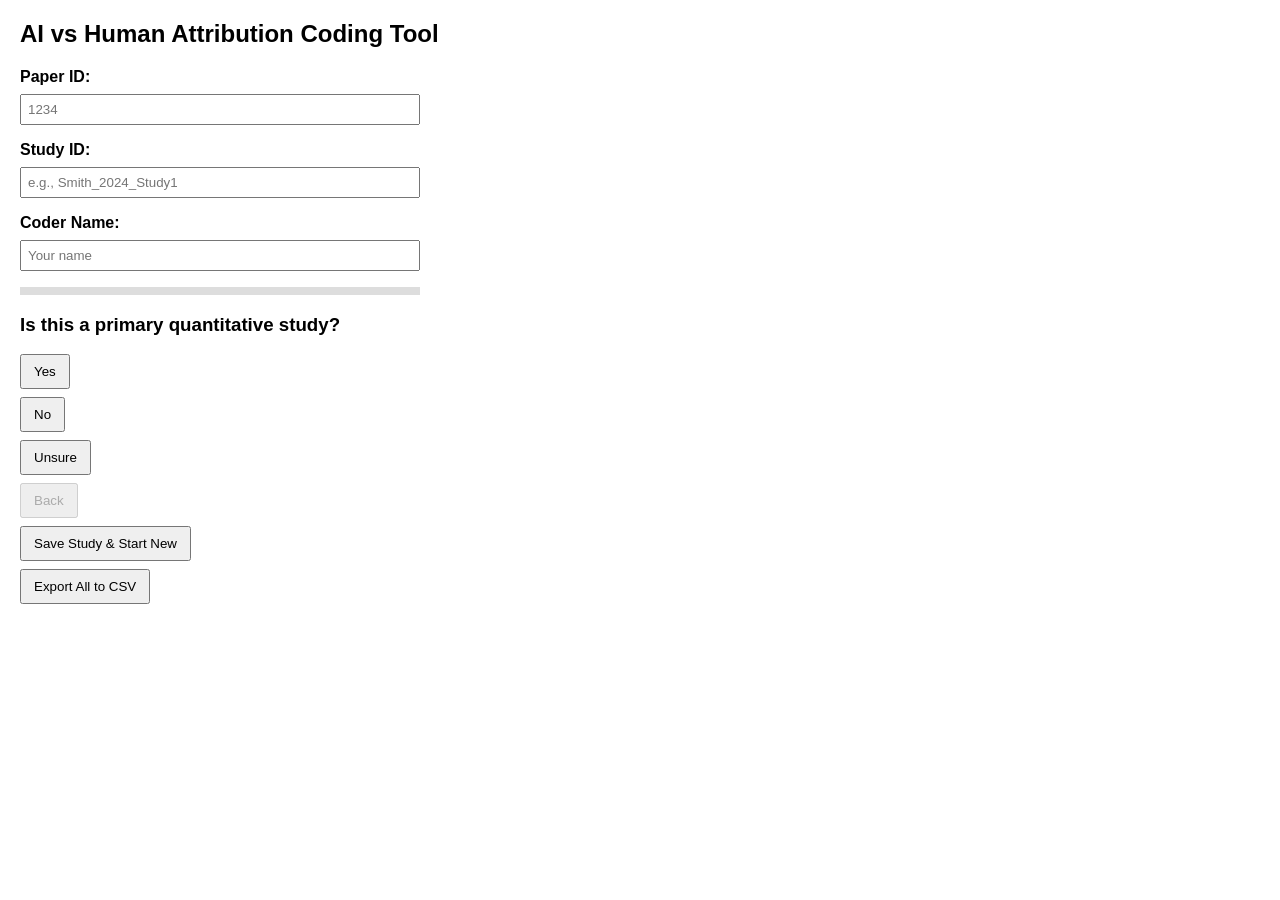
==== index.html @ 7b0a28aa "Update index.html" ====
<!DOCTYPE html>
      <html lang="en">
      <head>
        <meta charset="UTF-8">
        <meta name="viewport" content="width=device-width, initial-scale=1.0">
        <title>AI vs Human Attribution Coding Tool</title>
        <style>
          body {
            font-family: Arial, sans-serif;
            margin: 20px;
          }

          button {
            display: block;
            margin: 8px 0;
            padding: 8px 12px;
          }

          input[type="text"] {
            display: block;
            margin: 8px 0 16px 0;
            padding: 6px;
            width: 100%;
            max-width: 400px;
            box-sizing: border-box;
          }

          .progress-bar {
            width: 100%;
            max-width: 400px;
            height: 8px;
            background: #ddd;
            margin: 12px 0;
          }

          .progress {
            height: 8px;
            background: #666;
            width: 0%;
          }

          .summary {
            margin-top: 16px;
            white-space: pre-line;
            font-family: monospace;
          }

          .helper-text {
            margin-bottom: 10px;
          }
        </style>
      </head>
      <body>
        <h2>AI vs Human Attribution Coding Tool</h2>

        <label><strong>Paper ID:</strong></label>
        <input type="text" id="paperID" placeholder="1234">

        <label><strong>Study ID:</strong></label>
        <input type="text" id="studyID" placeholder="e.g., Smith_2024_Study1">

        <label><strong>Coder Name:</strong></label>
        <input type="text" id="coderName" placeholder="Your name">

        <div class="progress-bar">
          <div class="progress" id="progress"></div>
</div>

        <h3 id="questionText"></h3>
        <div id="helperText" class="helper-text"></div>
        <div id="options"></div>

        <button onclick="goBack()" id="backButton">Back</button>
        <button onclick="nextStudy()">Save Study &amp; Start New</button>
        <button onclick="exportCSV()">Export All to CSV</button>

        <div id="summaryArea"></div>

        <script>
          const YES_NO_UNSURE = ["Yes", "No", "Unsure"];

          const questions = [
            { key: "primary_quantitative", text: "Is this a primary quantitative study?", options: YES_NO_UNSURE },
            { key: "experimental", text: "Is this an experimental study?", options: YES_NO_UNSURE },
            { key: "design_type", text: "If experimental, what design?", options: ["Within", "Between", "Not Applicable"], showIf: (data) => data.experimental === "Yes" },
            { key: "failure_present", text: "Is there a failure or negative consequence depicted?", options: YES_NO_UNSURE },
            { key: "ai_human_comparison_possible", text: "Does the scenario involve potential AI vs Human comparison as contributing to failure or negative consequence?", options: YES_NO_UNSURE },
            {
              key: "error_type",
              text: "Error type:",
              options: ["Only_Humans", "Only_AI", "Both", "Different_Consequences", "Not_Applicable"],
              showIf: (data) => data.ai_human_comparison_possible === "Yes"
            },
            { key: "attribution_measure", text: "Is there an attribution outcome measure?", options: YES_NO_UNSURE },
            { key: "DV_name", text: "Enter DV name exactly as written:", type: "text", showIf: (data) => data.attribution_measure === "Yes" },
            { key: "ai_human_measures", text: "Are there measures directly comparing AI vs Human?", options: YES_NO_UNSURE, showIf: (data) => data.ai_human_comparison_possible === "Yes" }
          ];

          let current = 0;
          let currentData = {};
          let questionHistory = [];
          let dataset = JSON.parse(localStorage.getItem("aiCodingDataset")) || [];

          function getNextEligibleIndex(startIndex) {
            let idx = startIndex;
            while (idx < questions.length) {
              const q = questions[idx];
              if (!q.showIf || q.showIf(currentData)) {
                return idx;
              }
              idx++;
            }
            return idx;
          }

          function goToNextQuestion() {
            questionHistory.push(current);
            current = getNextEligibleIndex(current + 1);
            if (current < questions.length) {
              renderQuestion();
            } else {
              showSummary();
            }
          }

          function goBack() {
            if (questionHistory.length === 0) {
              return;
            }

            current = questionHistory.pop();
            renderQuestion();
          }

          function renderQuestion() {
            current = getNextEligibleIndex(current);

            if (current >= questions.length) {
              showSummary();
              return;
            }

            const q = questions[current];
            document.getElementById("questionText").innerText = q.text;
            document.getElementById("helperText").innerText = "";
            const optionsDiv = document.getElementById("options");
            const summaryArea = document.getElementById("summaryArea");
            optionsDiv.innerHTML = "";
            summaryArea.innerHTML = "";

            updateProgress();
            document.getElementById("backButton").disabled = questionHistory.length === 0;

            if (q.type === "text") {
              document.getElementById("helperText").innerText = "Enter the response, then click Continue.";

              const input = document.createElement("input");
              input.type = "text";
              input.value = currentData[q.key] || "";
              input.placeholder = "Type here";

              const saveBtn = document.createElement("button");
              saveBtn.innerText = "Continue";
              saveBtn.onclick = () => {
                currentData[q.key] = input.value.trim();
                goToNextQuestion();
              };

              optionsDiv.appendChild(input);
              optionsDiv.appendChild(saveBtn);
              return;
            }

            q.options.forEach(opt => {
              const btn = document.createElement("button");
              btn.innerText = opt;
              btn.onclick = () => {
                currentData[q.key] = opt;

                // Skip dependent follow-up item(s) when they do not apply.
                if (q.key === "experimental" && opt !== "Yes") {
                  delete currentData.design_type;
                }
                if (q.key === "attribution_measure" && opt !== "Yes") {
                  delete currentData.DV_name;
                }
                if (q.key === "ai_human_comparison_possible" && opt !== "Yes") {
                  delete currentData.error_type;
                  delete currentData.ai_human_measures;
                }

                // Selecting "No" on any Yes/No-style question jumps straight
                // to the final review step, where the coder can click
                // "Save Study & Start New".
                const hasYes = Array.isArray(q.options) && q.options.includes("Yes");
                const hasNo = Array.isArray(q.options) && q.options.includes("No");
                if (hasYes && hasNo && opt === "No") {
                  questionHistory.push(current);
                  showSummary();
                  return;
                }

                goToNextQuestion();
              };
              optionsDiv.appendChild(btn);
            });
          }

          function updateProgress() {
            const visibleQuestions = questions.filter(q => !q.showIf || q.showIf(currentData));
            const answeredVisible = visibleQuestions.filter(q => currentData[q.key] !== undefined && currentData[q.key] !== "").length;
            const percent = visibleQuestions.length ? (answeredVisible / visibleQuestions.length) * 100 : 0;
            document.getElementById("progress").style.width = percent + "%";
          }

          function showSummary() {
            updateProgress();
            document.getElementById("questionText").innerText = "Review Current Study Entry";
            document.getElementById("helperText").innerText = "You can click Save Study & Start New to save this study, or export the accumulated dataset.";
            document.getElementById("options").innerHTML = "";
            document.getElementById("summaryArea").innerHTML = "<div class='summary'>" + JSON.stringify(currentData, null, 2) + "</div>";
            document.getElementById("backButton").disabled = questionHistory.length === 0;
          }

          function saveCurrentStudy(autoStartNew = false) {
            const paperID = document.getElementById("paperID").value.trim();
            const studyID = document.getElementById("studyID").value.trim();
            const coderName = document.getElementById("coderName").value.trim();

            if (!paperID || !studyID || !coderName) {
              alert("Please enter Paper ID, Study ID, and Coder Name before the questionnaire can end and save.");
              return false;
            }

            if (Object.keys(currentData).length === 0) {
              alert("Please complete at least one question before saving.");
              return false;
            }

            currentData.paper_id = paperID;
            currentData.study_id = studyID;
            currentData.coder = coderName;
            currentData.timestamp = new Date().toISOString();

            dataset.push({ ...currentData });
            localStorage.setItem("aiCodingDataset", JSON.stringify(dataset));

            if (autoStartNew) {
              currentData = {};
              questionHistory = [];
              current = 0;
              document.getElementById("summaryArea").innerHTML = "";
              renderQuestion();
            } else {
              document.getElementById("questionText").innerText = "Study saved";
              document.getElementById("helperText").innerText = "This study has been saved. Click 'Save Study & Start New' to begin the next study, or export the dataset.";
              document.getElementById("options").innerHTML = "";
              document.getElementById("summaryArea").innerHTML = "<div class='summary'>" + JSON.stringify(currentData, null, 2) + "</div>";
              currentData = {};
              questionHistory = [];
              current = 0;
              document.getElementById("backButton").disabled = true;
            }

            return true;
          }

          function nextStudy() {
            saveCurrentStudy(true);
          }

          function exportCSV() {
            dataset = JSON.parse(localStorage.getItem("aiCodingDataset")) || [];

            if (dataset.length === 0) {
              alert("No data to export.");
              return;
            }

            const headers = [...new Set(dataset.flatMap(row => Object.keys(row)))];
            let csv = headers.join(",") + "\n";

            dataset.forEach(row => {
              csv += headers.map(h => `"${String(row[h] ?? "").replace(/"/g, '""')}"`).join(",") + "\n";
            });

            const blob = new Blob([csv], { type: "text/csv;charset=utf-8;" });
            const link = document.createElement("a");
            link.href = URL.createObjectURL(blob);
            link.download = "AI_Human_Coding_Dataset.csv";
            link.click();
          }

          renderQuestion();
          document.getElementById("backButton").disabled = true;
        </script>
      </body>
      </html>
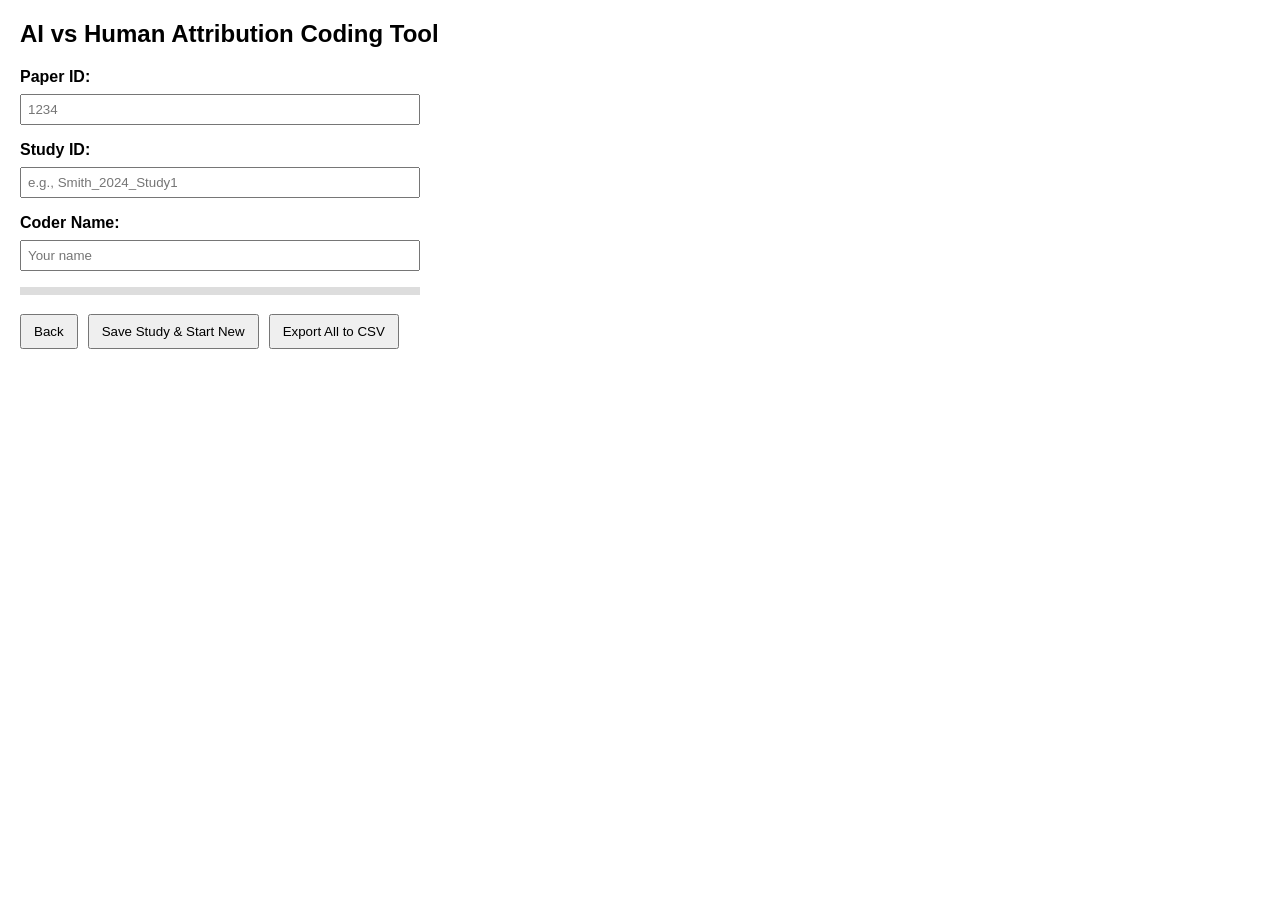
==== commit 5db0bfbd: "Create index.html" ====
--- a/index.html
+++ b/index.html
@@ -1,298 +1,329 @@
-      <!DOCTYPE html>
-      <html lang="en">
-      <head>
-        <meta charset="UTF-8">
-        <meta name="viewport" content="width=device-width, initial-scale=1.0">
-        <title>AI vs Human Attribution Coding Tool</title>
-        <style>
-          body {
-            font-family: Arial, sans-serif;
-            margin: 20px;
-          }
-
-          button {
-            display: block;
-            margin: 8px 0;
-            padding: 8px 12px;
-          }
-
-          input[type="text"] {
-            display: block;
-            margin: 8px 0 16px 0;
-            padding: 6px;
-            width: 100%;
-            max-width: 400px;
-            box-sizing: border-box;
-          }
-
-          .progress-bar {
-            width: 100%;
-            max-width: 400px;
-            height: 8px;
-            background: #ddd;
-            margin: 12px 0;
-          }
-
-          .progress {
-            height: 8px;
-            background: #666;
-            width: 0%;
-          }
-
-          .summary {
-            margin-top: 16px;
-            white-space: pre-line;
-            font-family: monospace;
-          }
-
-          .helper-text {
-            margin-bottom: 10px;
-          }
-        </style>
-      </head>
-      <body>
-        <h2>AI vs Human Attribution Coding Tool</h2>
-
-        <label><strong>Paper ID:</strong></label>
-        <input type="text" id="paperID" placeholder="1234">
-
-        <label><strong>Study ID:</strong></label>
-        <input type="text" id="studyID" placeholder="e.g., Smith_2024_Study1">
-
-        <label><strong>Coder Name:</strong></label>
-        <input type="text" id="coderName" placeholder="Your name">
-
-        <div class="progress-bar">
-          <div class="progress" id="progress"></div>
-</div>
-
-        <h3 id="questionText"></h3>
-        <div id="helperText" class="helper-text"></div>
-        <div id="options"></div>
-
-        <button onclick="goBack()" id="backButton">Back</button>
-        <button onclick="nextStudy()">Save Study &amp; Start New</button>
-        <button onclick="exportCSV()">Export All to CSV</button>
-
-        <div id="summaryArea"></div>
-
-        <script>
-          const YES_NO_UNSURE = ["Yes", "No", "Unsure"];
-
-          const questions = [
-            { key: "primary_quantitative", text: "Is this a primary quantitative study?", options: YES_NO_UNSURE },
-            { key: "experimental", text: "Is this an experimental study?", options: YES_NO_UNSURE },
-            { key: "design_type", text: "If experimental, what design?", options: ["Within", "Between", "Not Applicable"], showIf: (data) => data.experimental === "Yes" },
-            { key: "failure_present", text: "Is there a failure or negative consequence depicted?", options: YES_NO_UNSURE },
-            { key: "ai_human_comparison_possible", text: "Does the scenario involve potential AI vs Human comparison as contributing to failure or negative consequence?", options: YES_NO_UNSURE },
-            {
-              key: "error_type",
-              text: "Error type:",
-              options: ["Only_Humans", "Only_AI", "Both", "Different_Consequences", "Not_Applicable"],
-              showIf: (data) => data.ai_human_comparison_possible === "Yes"
-            },
-            { key: "attribution_measure", text: "Is there an attribution outcome measure?", options: YES_NO_UNSURE },
-            { key: "DV_name", text: "Enter DV name exactly as written:", type: "text", showIf: (data) => data.attribution_measure === "Yes" },
-            { key: "ai_human_measures", text: "Are there measures directly comparing AI vs Human?", options: YES_NO_UNSURE, showIf: (data) => data.ai_human_comparison_possible === "Yes" }
-          ];
-
-          let current = 0;
-          let currentData = {};
-          let questionHistory = [];
-          let dataset = JSON.parse(localStorage.getItem("aiCodingDataset")) || [];
-
-          function getNextEligibleIndex(startIndex) {
-            let idx = startIndex;
-            while (idx < questions.length) {
-              const q = questions[idx];
-              if (!q.showIf || q.showIf(currentData)) {
-                return idx;
-              }
-              idx++;
-            }
-            return idx;
-          }
-
-          function goToNextQuestion() {
-            questionHistory.push(current);
-            current = getNextEligibleIndex(current + 1);
-            if (current < questions.length) {
-              renderQuestion();
-            } else {
-              showSummary();
-            }
-          }
-
-          function goBack() {
-            if (questionHistory.length === 0) {
-              return;
-            }
-
-            current = questionHistory.pop();
+<!DOCTYPE html>
+<html lang="en">
+<head>
+  <meta charset="UTF-8">
+  <meta name="viewport" content="width=device-width, initial-scale=1.0">
+  <title>AI vs Human Attribution Coding Tool</title>
+  <style>
+    body {
+      font-family: Arial, sans-serif;
+      margin: 20px;
+    }
+
+    button {
+      display: block;
+      margin: 8px 0;
+      padding: 8px 12px;
+    }
+
+    input[type="text"] {
+      display: block;
+      margin: 8px 0 16px 0;
+      padding: 6px;
+      width: 100%;
+      max-width: 400px;
+      box-sizing: border-box;
+    }
+
+    .progress-bar {
+      width: 100%;
+      max-width: 400px;
+      height: 8px;
+      background: #ddd;
+      margin: 12px 0;
+    }
+
+    .progress {
+      height: 8px;
+      background: #666;
+      width: 0%;
+    }
+
+    .summary {
+      margin-top: 16px;
+      white-space: pre-line;
+      font-family: monospace;
+    }
+
+    .helper-text {
+      margin-bottom: 10px;
+    }
+
+    .button-row {
+      display: flex;
+      gap: 10px;
+      flex-wrap: wrap;
+      margin-top: 12px;
+    }
+
+    .button-row button {
+      display: inline-block;
+      margin: 0;
+    }
+  </style>
+</head>
+<body>
+  <h2>AI vs Human Attribution Coding Tool</h2>
+
+  <label><strong>Paper ID:</strong></label>
+  <input type="text" id="paperID" placeholder="1234">
+
+  <label><strong>Study ID:</strong></label>
+  <input type="text" id="studyID" placeholder="e.g., Smith_2024_Study1">
+
+  <label><strong>Coder Name:</strong></label>
+  <input type="text" id="coderName" placeholder="Your name">
+
+  <div class="progress-bar">
+    <div class="progress" id="progress"></div>
+  </div>
+
+  <h3 id="questionText"></h3>
+  <div id="helperText" class="helper-text"></div>
+  <div id="options"></div>
+
+  <div class="button-row">
+    <button onclick="goBack()" id="backButton">Back</button>
+    <button onclick="nextStudy()">Save Study &amp; Start New</button>
+    <button onclick="exportCSV()">Export All to CSV</button>
+  </div>
+
+  <div id="summaryArea"></div>
+
+  <script>
+    const YES_NO_UNSURE = ["Yes", "No", "Unsure"];
+
+    const questions = [
+      { key: "primary_quantitative", text: "Is this a primary quantitative study?", options: YES_NO_UNSURE },
+      { key: "experimental", text: "Is this an experimental study?", options: YES_NO_UNSURE },
+      { key: "design_type", text: "If experimental, what design?", options: ["Within", "Between", "Not Applicable"], showIf: (data) => data.experimental === "Yes" },
+      { key: "failure_present", text: "Is there a failure or negative consequence depicted?", options: YES_NO_UNSURE },
+      { key: "ai_human_comparison_possible", text: "Does the scenario involve potential AI vs Human comparison as contributing to failure or negative consequence?", options: YES_NO_UNSURE },
+      {
+        key: "error_type",
+        text: "Error type:",
+        options: ["Only_Humans", "Only_AI", "Both", "Different_Consequences", "Not_Applicable"],
+        showIf: (data) => data.ai_human_comparison_possible === "Yes"
+      },
+      { key: "attribution_measure", text: "Is there an attribution outcome measure?", options: YES_NO_UNSURE },
+      { key: "DV_name", text: "Enter DV name exactly as written:", type: "text", showIf: (data) => data.attribution_measure === "Yes" },
+      { key: "ai_human_measures", text: "Are there measures directly comparing AI vs Human?", options: YES_NO_UNSURE, showIf: (data) => data.ai_human_comparison_possible === "Yes" }
+    ];
+
+    let current = 0;
+    let currentData = {};
+    let questionHistory = [];
+    let dataset = JSON.parse(localStorage.getItem("aiCodingDataset")) || [];
+
+    function cloneData(data) {
+      return JSON.parse(JSON.stringify(data));
+    }
+
+    function getNextEligibleIndex(startIndex) {
+      let idx = startIndex;
+      while (idx < questions.length) {
+        const q = questions[idx];
+        if (!q.showIf || q.showIf(currentData)) {
+          return idx;
+        }
+        idx++;
+      }
+      return idx;
+    }
+
+    function saveHistoryState() {
+      questionHistory.push({
+        current,
+        data: cloneData(currentData)
+      });
+    }
+
+    function goToNextQuestion() {
+      saveHistoryState();
+      current = getNextEligibleIndex(current + 1);
+
+      if (current < questions.length) {
+        renderQuestion();
+      } else {
+        showSummary();
+      }
+    }
+
+    function goBack() {
+      if (questionHistory.length === 0) return;
+
+      const previousState = questionHistory.pop();
+      current = previousState.current;
+      currentData = previousState.data;
+      renderQuestion();
+    }
+
+    function renderQuestion() {
+      current = getNextEligibleIndex(current);
+
+      if (current >= questions.length) {
+        showSummary();
+        return;
+      }
+
+      const q = questions[current];
+      document.getElementById("questionText").innerText = q.text;
+      document.getElementById("helperText").innerText = "";
+      const optionsDiv = document.getElementById("options");
+      const summaryArea = document.getElementById("summaryArea");
+      optionsDiv.innerHTML = "";
+      summaryArea.innerHTML = "";
+
+      updateProgress();
+      document.getElementById("backButton").disabled = questionHistory.length === 0;
+
+      if (q.type === "text") {
+        document.getElementById("helperText").innerText = "Enter the response, then click Continue.";
+
+        const input = document.createElement("input");
+        input.type = "text";
+        input.value = currentData[q.key] || "";
+        input.placeholder = "Type here";
+
+        const saveBtn = document.createElement("button");
+        saveBtn.innerText = "Continue";
+        saveBtn.onclick = () => {
+          currentData[q.key] = input.value.trim();
+          goToNextQuestion();
+        };
+
+        optionsDiv.appendChild(input);
+        optionsDiv.appendChild(saveBtn);
+        return;
+      }
+
+      q.options.forEach(opt => {
+        const btn = document.createElement("button");
+        btn.innerText = opt;
+        btn.onclick = () => {
+          saveHistoryState();
+
+          currentData[q.key] = opt;
+
+          if (q.key === "experimental" && opt !== "Yes") {
+            delete currentData.design_type;
+          }
+          if (q.key === "attribution_measure" && opt !== "Yes") {
+            delete currentData.DV_name;
+          }
+          if (q.key === "ai_human_comparison_possible" && opt !== "Yes") {
+            delete currentData.error_type;
+            delete currentData.ai_human_measures;
+          }
+
+          const hasYes = Array.isArray(q.options) && q.options.includes("Yes");
+          const hasNo = Array.isArray(q.options) && q.options.includes("No");
+
+          if (hasYes && hasNo && opt === "No") {
+            showSummary();
+            return;
+          }
+
+          current = getNextEligibleIndex(current + 1);
+          if (current < questions.length) {
             renderQuestion();
-          }
-
-          function renderQuestion() {
-            current = getNextEligibleIndex(current);
-
-            if (current >= questions.length) {
-              showSummary();
-              return;
-            }
-
-            const q = questions[current];
-            document.getElementById("questionText").innerText = q.text;
-            document.getElementById("helperText").innerText = "";
-            const optionsDiv = document.getElementById("options");
-            const summaryArea = document.getElementById("summaryArea");
-            optionsDiv.innerHTML = "";
-            summaryArea.innerHTML = "";
-
-            updateProgress();
-            document.getElementById("backButton").disabled = questionHistory.length === 0;
-
-            if (q.type === "text") {
-              document.getElementById("helperText").innerText = "Enter the response, then click Continue.";
-
-              const input = document.createElement("input");
-              input.type = "text";
-              input.value = currentData[q.key] || "";
-              input.placeholder = "Type here";
-
-              const saveBtn = document.createElement("button");
-              saveBtn.innerText = "Continue";
-              saveBtn.onclick = () => {
-                currentData[q.key] = input.value.trim();
-                goToNextQuestion();
-              };
-
-              optionsDiv.appendChild(input);
-              optionsDiv.appendChild(saveBtn);
-              return;
-            }
-
-            q.options.forEach(opt => {
-              const btn = document.createElement("button");
-              btn.innerText = opt;
-              btn.onclick = () => {
-                currentData[q.key] = opt;
-
-                // Skip dependent follow-up item(s) when they do not apply.
-                if (q.key === "experimental" && opt !== "Yes") {
-                  delete currentData.design_type;
-                }
-                if (q.key === "attribution_measure" && opt !== "Yes") {
-                  delete currentData.DV_name;
-                }
-                if (q.key === "ai_human_comparison_possible" && opt !== "Yes") {
-                  delete currentData.error_type;
-                  delete currentData.ai_human_measures;
-                }
-
-                // Selecting "No" on any Yes/No-style question jumps straight
-                // to the final review step, where the coder can click
-                // "Save Study & Start New".
-                const hasYes = Array.isArray(q.options) && q.options.includes("Yes");
-                const hasNo = Array.isArray(q.options) && q.options.includes("No");
-                if (hasYes && hasNo && opt === "No") {
-                  questionHistory.push(current);
-                  showSummary();
-                  return;
-                }
-
-                goToNextQuestion();
-              };
-              optionsDiv.appendChild(btn);
-            });
-          }
-
-          function updateProgress() {
-            const visibleQuestions = questions.filter(q => !q.showIf || q.showIf(currentData));
-            const answeredVisible = visibleQuestions.filter(q => currentData[q.key] !== undefined && currentData[q.key] !== "").length;
-            const percent = visibleQuestions.length ? (answeredVisible / visibleQuestions.length) * 100 : 0;
-            document.getElementById("progress").style.width = percent + "%";
-          }
-
-          function showSummary() {
-            updateProgress();
-            document.getElementById("questionText").innerText = "Review Current Study Entry";
-            document.getElementById("helperText").innerText = "You can click Save Study & Start New to save this study, or export the accumulated dataset.";
-            document.getElementById("options").innerHTML = "";
-            document.getElementById("summaryArea").innerHTML = "<div class='summary'>" + JSON.stringify(currentData, null, 2) + "</div>";
-            document.getElementById("backButton").disabled = questionHistory.length === 0;
-          }
-
-          function saveCurrentStudy(autoStartNew = false) {
-            const paperID = document.getElementById("paperID").value.trim();
-            const studyID = document.getElementById("studyID").value.trim();
-            const coderName = document.getElementById("coderName").value.trim();
-
-            if (!paperID || !studyID || !coderName) {
-              alert("Please enter Paper ID, Study ID, and Coder Name before the questionnaire can end and save.");
-              return false;
-            }
-
-            if (Object.keys(currentData).length === 0) {
-              alert("Please complete at least one question before saving.");
-              return false;
-            }
-
-            currentData.paper_id = paperID;
-            currentData.study_id = studyID;
-            currentData.coder = coderName;
-            currentData.timestamp = new Date().toISOString();
-
-            dataset.push({ ...currentData });
-            localStorage.setItem("aiCodingDataset", JSON.stringify(dataset));
-
-            if (autoStartNew) {
-              currentData = {};
-              questionHistory = [];
-              current = 0;
-              document.getElementById("summaryArea").innerHTML = "";
-              renderQuestion();
-            } else {
-              document.getElementById("questionText").innerText = "Study saved";
-              document.getElementById("helperText").innerText = "This study has been saved. Click 'Save Study & Start New' to begin the next study, or export the dataset.";
-              document.getElementById("options").innerHTML = "";
-              document.getElementById("summaryArea").innerHTML = "<div class='summary'>" + JSON.stringify(currentData, null, 2) + "</div>";
-              currentData = {};
-              questionHistory = [];
-              current = 0;
-              document.getElementById("backButton").disabled = true;
-            }
-
-            return true;
-          }
-
-          function nextStudy() {
-            saveCurrentStudy(true);
-          }
-
-          function exportCSV() {
-            dataset = JSON.parse(localStorage.getItem("aiCodingDataset")) || [];
-
-            if (dataset.length === 0) {
-              alert("No data to export.");
-              return;
-            }
-
-            const headers = [...new Set(dataset.flatMap(row => Object.keys(row)))];
-            let csv = headers.join(",") + "\n";
-
-            dataset.forEach(row => {
-              csv += headers.map(h => `"${String(row[h] ?? "").replace(/"/g, '""')}"`).join(",") + "\n";
-            });
-
-            const blob = new Blob([csv], { type: "text/csv;charset=utf-8;" });
-            const link = document.createElement("a");
-            link.href = URL.createObjectURL(blob);
-            link.download = "AI_Human_Coding_Dataset.csv";
-            link.click();
-          }
-
-          renderQuestion();
-          document.getElementById("backButton").disabled = true;
-        </script>
-      </body>
-      </html>
+          } else {
+            showSummary();
+          }
+        };
+        optionsDiv.appendChild(btn);
+      });
+    }
+
+    function updateProgress() {
+      const visibleQuestions = questions.filter(q => !q.showIf || q.showIf(currentData));
+      const answeredVisible = visibleQuestions.filter(q => currentData[q.key] !== undefined && currentData[q.key] !== "").length;
+      const percent = visibleQuestions.length ? (answeredVisible / visibleQuestions.length) * 100 : 0;
+      document.getElementById("progress").style.width = percent + "%";
+    }
+
+    function showSummary() {
+      updateProgress();
+      document.getElementById("questionText").innerText = "Review Current Study Entry";
+      document.getElementById("helperText").innerText = "You can click Save Study & Start New to save this study, or export the accumulated dataset.";
+      document.getElementById("options").innerHTML = "";
+      document.getElementById("summaryArea").innerHTML =
+        "<div class='summary'>" + JSON.stringify(currentData, null, 2) + "</div>";
+      document.getElementById("backButton").disabled = questionHistory.length === 0;
+    }
+
+    function saveCurrentStudy(autoStartNew = false) {
+      const paperID = document.getElementById("paperID").value.trim();
+      const studyID = document.getElementById("studyID").value.trim();
+      const coderName = document.getElementById("coderName").value.trim();
+
+      if (!paperID || !studyID || !coderName) {
+        alert("Please enter Paper ID, Study ID, and Coder Name before the questionnaire can end and save.");
+        return false;
+      }
+
+      if (Object.keys(currentData).length === 0) {
+        alert("Please complete at least one question before saving.");
+        return false;
+      }
+
+      currentData.paper_id = paperID;
+      currentData.study_id = studyID;
+      currentData.coder = coderName;
+      currentData.timestamp = new Date().toISOString();
+
+      dataset.push({ ...currentData });
+      localStorage.setItem("aiCodingDataset", JSON.stringify(dataset));
+
+      if (autoStartNew) {
+        currentData = {};
+        questionHistory = [];
+        current = 0;
+        document.getElementById("summaryArea").innerHTML = "";
+        renderQuestion();
+      } else {
+        document.getElementById("questionText").innerText = "Study saved";
+        document.getElementById("helperText").innerText = "This study has been saved. Click 'Save Study & Start New' to begin the next study, or export the dataset.";
+        document.getElementById("options").innerHTML = "";
+        document.getElementById("summaryArea").innerHTML =
+          "<div class='summary'>" + JSON.stringify(currentData, null, 2) + "</div>";
+        currentData = {};
+        questionHistory = [];
+        current = 0;
+        document.getElementById("backButton").disabled = true;
+      }
+
+      return true;
+    }
+
+    function nextStudy() {
+      saveCurrentStudy(true);
+    }
+
+    function exportCSV() {
+      dataset = JSON.parse(localStorage.getItem("aiCodingDataset")) || [];
+
+      if (dataset.length === 0) {
+        alert("No data to export.");
+        return;
+      }
+
+      const headers = [...new Set(dataset.flatMap(row => Object.keys(row)))];
+      let csv = headers.join(",") + "\n";
+
+      dataset.forEach(row => {
+        csv += headers.map(h => "${String(row[h] ?? "").replace(/"/g, '""')}").join(",") + "\n";
+      });
+
+      const blob = new Blob([csv], { type: "text/csv;charset=utf-8;" });
+      const link = document.createElement("a");
+      link.href = URL.createObjectURL(blob);
+      link.download = "AI_Human_Coding_Dataset.csv";
+      link.click();
+    }
+
+    renderQuestion();
+    document.getElementById("backButton").disabled = true;
+  </script>
+</body>
+</html>
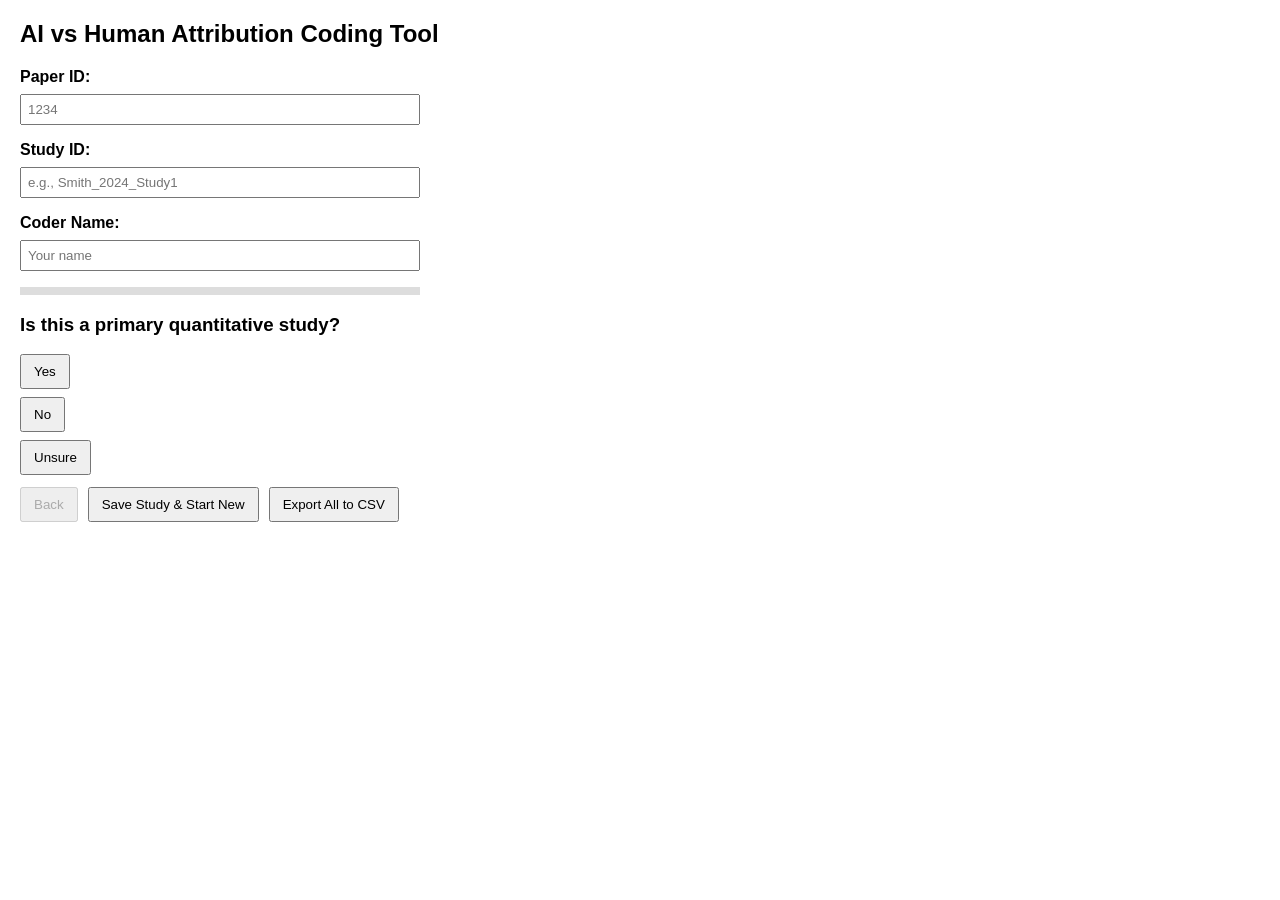
==== commit bab95c19: "Fix syntax error in CSV export functionality Corrected a template literal syntax error in the CSV ex" ====
--- a/index.html
+++ b/index.html
@@ -312,7 +312,7 @@
       let csv = headers.join(",") + "\n";
 
       dataset.forEach(row => {
-        csv += headers.map(h => "${String(row[h] ?? "").replace(/"/g, '""')}").join(",") + "\n";
+        csv += headers.map(h => `"${String(row[h] ?? "").replace(/"/g, '""')}"`).join(",") + "\n";
       });
 
       const blob = new Blob([csv], { type: "text/csv;charset=utf-8;" });
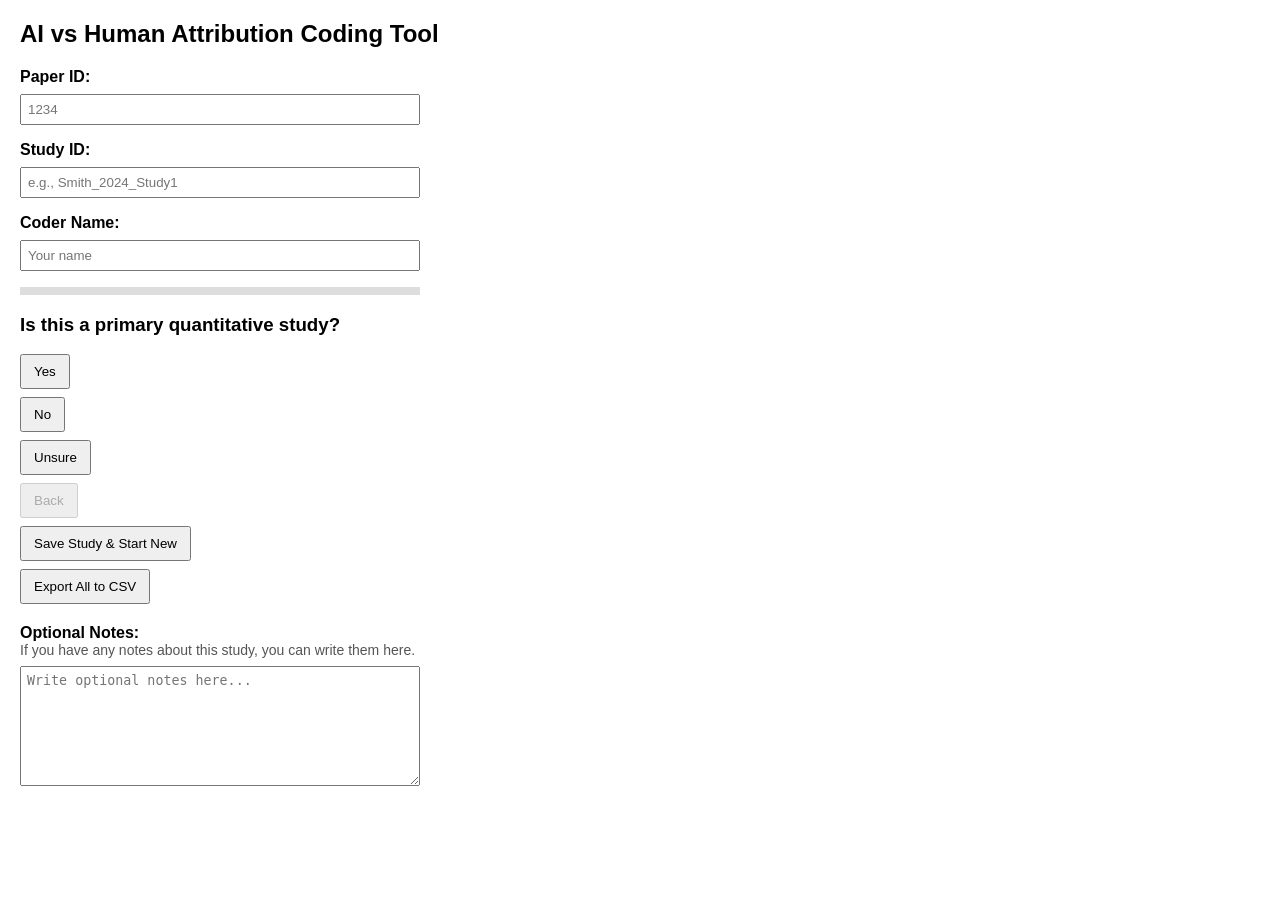
==== commit 974675a5: "Update index.html" ====
--- a/index.html
+++ b/index.html
@@ -16,7 +16,8 @@
       padding: 8px 12px;
     }
 
-    input[type="text"] {
+    input[type="text"],
+    textarea {
       display: block;
       margin: 8px 0 16px 0;
       padding: 6px;
@@ -25,6 +26,11 @@
       box-sizing: border-box;
     }
 
+    textarea {
+      min-height: 120px;
+      resize: vertical;
+    }
+
     .progress-bar {
       width: 100%;
       max-width: 400px;
@@ -49,16 +55,15 @@
       margin-bottom: 10px;
     }
 
-    .button-row {
-      display: flex;
-      gap: 10px;
-      flex-wrap: wrap;
-      margin-top: 12px;
-    }
-
-    .button-row button {
-      display: inline-block;
-      margin: 0;
+    .notes-box {
+      margin-top: 20px;
+      max-width: 400px;
+    }
+
+    .notes-help {
+      font-size: 14px;
+      color: #555;
+      margin-bottom: 6px;
     }
   </style>
 </head>
@@ -82,10 +87,14 @@
   <div id="helperText" class="helper-text"></div>
   <div id="options"></div>
 
-  <div class="button-row">
-    <button onclick="goBack()" id="backButton">Back</button>
-    <button onclick="nextStudy()">Save Study &amp; Start New</button>
-    <button onclick="exportCSV()">Export All to CSV</button>
+  <button onclick="goBack()" id="backButton">Back</button>
+  <button onclick="nextStudy()">Save Study &amp; Start New</button>
+  <button onclick="exportCSV()">Export All to CSV</button>
+
+  <div class="notes-box">
+    <label for="studyNotes"><strong>Optional Notes:</strong></label>
+    <div class="notes-help">If you have any notes about this study, you can write them here.</div>
+    <textarea id="studyNotes" placeholder="Write optional notes here..."></textarea>
   </div>
 
   <div id="summaryArea"></div>
@@ -115,10 +124,6 @@
     let questionHistory = [];
     let dataset = JSON.parse(localStorage.getItem("aiCodingDataset")) || [];
 
-    function cloneData(data) {
-      return JSON.parse(JSON.stringify(data));
-    }
-
     function getNextEligibleIndex(startIndex) {
       let idx = startIndex;
       while (idx < questions.length) {
@@ -131,17 +136,9 @@
       return idx;
     }
 
-    function saveHistoryState() {
-      questionHistory.push({
-        current,
-        data: cloneData(currentData)
-      });
-    }
-
     function goToNextQuestion() {
-      saveHistoryState();
+      questionHistory.push(current);
       current = getNextEligibleIndex(current + 1);
-
       if (current < questions.length) {
         renderQuestion();
       } else {
@@ -150,11 +147,11 @@
     }
 
     function goBack() {
-      if (questionHistory.length === 0) return;
-
-      const previousState = questionHistory.pop();
-      current = previousState.current;
-      currentData = previousState.data;
+      if (questionHistory.length === 0) {
+        return;
+      }
+
+      current = questionHistory.pop();
       renderQuestion();
     }
 
@@ -201,10 +198,9 @@
         const btn = document.createElement("button");
         btn.innerText = opt;
         btn.onclick = () => {
-          saveHistoryState();
-
           currentData[q.key] = opt;
 
+          // Skip dependent follow-up item(s) when they do not apply.
           if (q.key === "experimental" && opt !== "Yes") {
             delete currentData.design_type;
           }
@@ -216,20 +212,18 @@
             delete currentData.ai_human_measures;
           }
 
+          // Selecting "No" on any Yes/No-style question jumps straight
+          // to the final review step, where the coder can click
+          // "Save Study & Start New".
           const hasYes = Array.isArray(q.options) && q.options.includes("Yes");
           const hasNo = Array.isArray(q.options) && q.options.includes("No");
-
           if (hasYes && hasNo && opt === "No") {
+            questionHistory.push(current);
             showSummary();
             return;
           }
 
-          current = getNextEligibleIndex(current + 1);
-          if (current < questions.length) {
-            renderQuestion();
-          } else {
-            showSummary();
-          }
+          goToNextQuestion();
         };
         optionsDiv.appendChild(btn);
       });
@@ -244,11 +238,20 @@
 
     function showSummary() {
       updateProgress();
+      const notes = document.getElementById("studyNotes").value.trim();
+
       document.getElementById("questionText").innerText = "Review Current Study Entry";
       document.getElementById("helperText").innerText = "You can click Save Study & Start New to save this study, or export the accumulated dataset.";
       document.getElementById("options").innerHTML = "";
+
+      const summaryData = { ...currentData };
+      if (notes) {
+        summaryData.notes = notes;
+      }
+
       document.getElementById("summaryArea").innerHTML =
-        "<div class='summary'>" + JSON.stringify(currentData, null, 2) + "</div>";
+        "<div class='summary'>" + JSON.stringify(summaryData, null, 2) + "</div>";
+
       document.getElementById("backButton").disabled = questionHistory.length === 0;
     }
 
@@ -256,6 +259,7 @@
       const paperID = document.getElementById("paperID").value.trim();
       const studyID = document.getElementById("studyID").value.trim();
       const coderName = document.getElementById("coderName").value.trim();
+      const notes = document.getElementById("studyNotes").value.trim();
 
       if (!paperID || !studyID || !coderName) {
         alert("Please enter Paper ID, Study ID, and Coder Name before the questionnaire can end and save.");
@@ -267,18 +271,23 @@
         return false;
       }
 
-      currentData.paper_id = paperID;
-      currentData.study_id = studyID;
-      currentData.coder = coderName;
-      currentData.timestamp = new Date().toISOString();
-
-      dataset.push({ ...currentData });
+      const recordToSave = {
+        ...currentData,
+        paper_id: paperID,
+        study_id: studyID,
+        coder: coderName,
+        notes: notes,
+        timestamp: new Date().toISOString()
+      };
+
+      dataset.push(recordToSave);
       localStorage.setItem("aiCodingDataset", JSON.stringify(dataset));
 
       if (autoStartNew) {
         currentData = {};
         questionHistory = [];
         current = 0;
+        document.getElementById("studyNotes").value = "";
         document.getElementById("summaryArea").innerHTML = "";
         renderQuestion();
       } else {
@@ -286,10 +295,11 @@
         document.getElementById("helperText").innerText = "This study has been saved. Click 'Save Study & Start New' to begin the next study, or export the dataset.";
         document.getElementById("options").innerHTML = "";
         document.getElementById("summaryArea").innerHTML =
-          "<div class='summary'>" + JSON.stringify(currentData, null, 2) + "</div>";
+          "<div class='summary'>" + JSON.stringify(recordToSave, null, 2) + "</div>";
         currentData = {};
         questionHistory = [];
         current = 0;
+        document.getElementById("studyNotes").value = "";
         document.getElementById("backButton").disabled = true;
       }
 
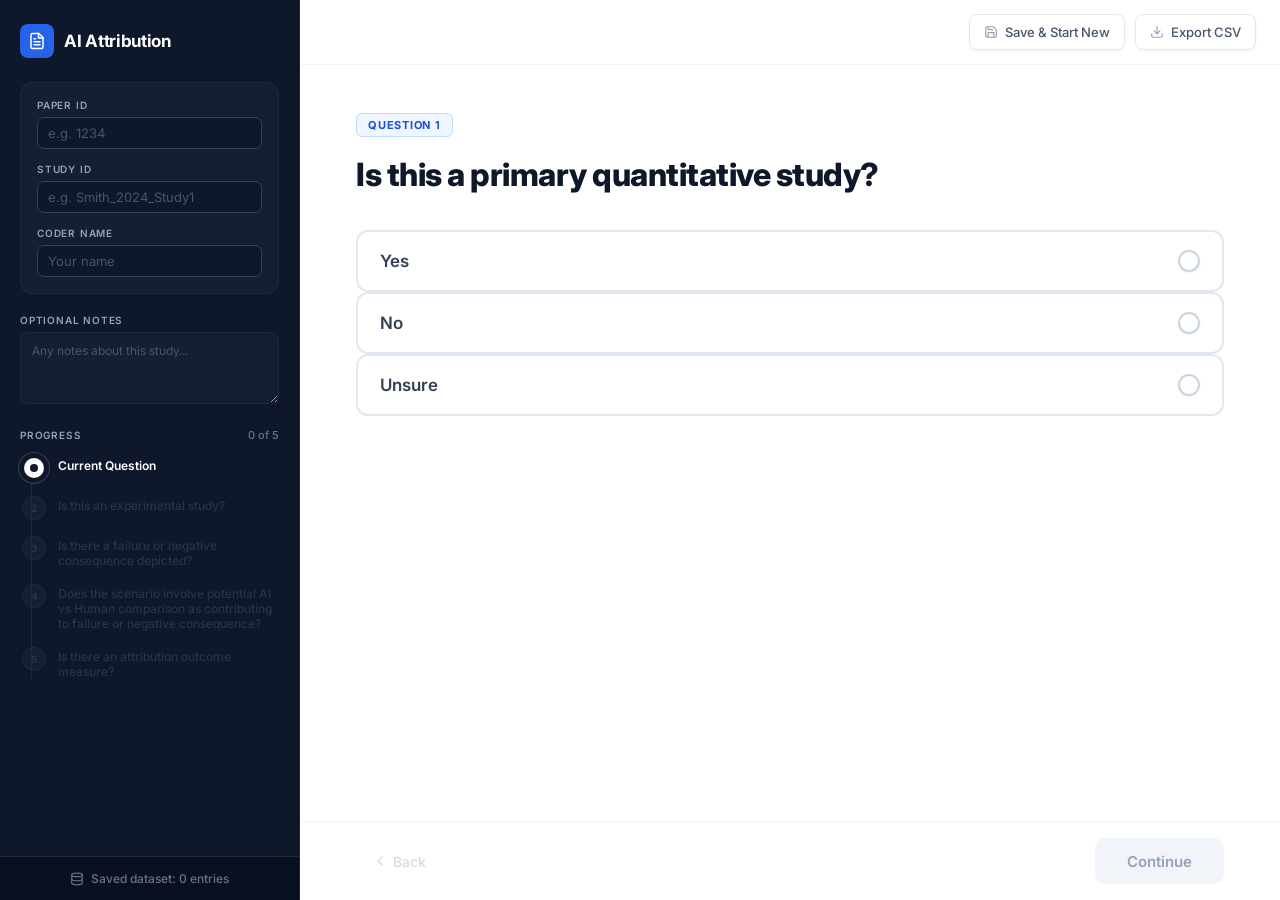
==== commit e4278ca2: "Update tool to use split-panel design with new styling Rewrites index.html to implement a split-pane" ====
--- a/index.html
+++ b/index.html
@@ -4,336 +4,988 @@
   <meta charset="UTF-8">
   <meta name="viewport" content="width=device-width, initial-scale=1.0">
   <title>AI vs Human Attribution Coding Tool</title>
+  <link rel="preconnect" href="https://fonts.googleapis.com">
+  <link rel="preconnect" href="https://fonts.gstatic.com" crossorigin>
+  <link href="https://fonts.googleapis.com/css2?family=Inter:ital,opsz,wght@0,14..32,400;0,14..32,500;0,14..32,600;0,14..32,700;0,14..32,800;1,14..32,400&display=swap" rel="stylesheet">
   <style>
+    *, *::before, *::after { box-sizing: border-box; margin: 0; padding: 0; }
+
     body {
-      font-family: Arial, sans-serif;
-      margin: 20px;
-    }
-
-    button {
+      font-family: 'Inter', sans-serif;
+      background: #0f172a;
+      height: 100vh;
+      overflow: hidden;
+      display: flex;
+    }
+
+    /* ── Sidebar ─────────────────────────────────────────── */
+    .sidebar {
+      width: 300px;
+      min-width: 300px;
+      background: #0f172a;
+      border-right: 1px solid #1e293b;
+      display: flex;
+      flex-direction: column;
+      height: 100vh;
+      overflow: hidden;
+    }
+
+    .sidebar-scroll {
+      flex: 1;
+      overflow-y: auto;
+      padding: 24px 20px 12px;
+      display: flex;
+      flex-direction: column;
+      gap: 20px;
+    }
+
+    .sidebar-scroll::-webkit-scrollbar { width: 4px; }
+    .sidebar-scroll::-webkit-scrollbar-track { background: transparent; }
+    .sidebar-scroll::-webkit-scrollbar-thumb { background: #334155; border-radius: 4px; }
+
+    .logo {
+      display: flex;
+      align-items: center;
+      gap: 10px;
+      margin-bottom: 4px;
+    }
+
+    .logo-icon {
+      width: 34px;
+      height: 34px;
+      background: #2563eb;
+      border-radius: 8px;
+      display: flex;
+      align-items: center;
+      justify-content: center;
+      flex-shrink: 0;
+    }
+
+    .logo-text {
+      font-size: 17px;
+      font-weight: 700;
+      color: #ffffff;
+      letter-spacing: -0.3px;
+    }
+
+    /* Metadata card */
+    .meta-card {
+      background: rgba(30, 41, 59, 0.5);
+      border: 1px solid #1e293b;
+      border-radius: 12px;
+      padding: 16px;
+      display: flex;
+      flex-direction: column;
+      gap: 14px;
+    }
+
+    .meta-field label {
       display: block;
-      margin: 8px 0;
-      padding: 8px 12px;
-    }
-
-    input[type="text"],
-    textarea {
+      font-size: 10px;
+      font-weight: 600;
+      color: #94a3b8;
+      text-transform: uppercase;
+      letter-spacing: 0.08em;
+      margin-bottom: 6px;
+    }
+
+    .meta-field input {
+      width: 100%;
+      background: #0f172a;
+      border: 1px solid #334155;
+      border-radius: 7px;
+      color: #f1f5f9;
+      font-family: 'Inter', sans-serif;
+      font-size: 13px;
+      padding: 7px 10px;
+      outline: none;
+      transition: border-color 0.15s;
+    }
+
+    .meta-field input:focus { border-color: #2563eb; box-shadow: 0 0 0 3px rgba(37,99,235,0.15); }
+    .meta-field input::placeholder { color: #475569; }
+
+    /* Notes */
+    .notes-section label {
       display: block;
-      margin: 8px 0 16px 0;
-      padding: 6px;
+      font-size: 10px;
+      font-weight: 600;
+      color: #94a3b8;
+      text-transform: uppercase;
+      letter-spacing: 0.08em;
+      margin-bottom: 6px;
+    }
+
+    .notes-section textarea {
       width: 100%;
-      max-width: 400px;
-      box-sizing: border-box;
-    }
-
-    textarea {
-      min-height: 120px;
+      background: rgba(30, 41, 59, 0.5);
+      border: 1px solid #1e293b;
+      border-radius: 8px;
+      color: #cbd5e1;
+      font-family: 'Inter', sans-serif;
+      font-size: 12px;
+      line-height: 1.5;
+      padding: 9px 11px;
       resize: vertical;
-    }
-
-    .progress-bar {
+      min-height: 72px;
+      outline: none;
+      transition: border-color 0.15s;
+    }
+
+    .notes-section textarea:focus { border-color: #2563eb; box-shadow: 0 0 0 3px rgba(37,99,235,0.15); }
+    .notes-section textarea::placeholder { color: #475569; }
+
+    /* Progress timeline */
+    .progress-header {
+      display: flex;
+      justify-content: space-between;
+      align-items: center;
+      margin-bottom: 14px;
+    }
+
+    .progress-header-label {
+      font-size: 10px;
+      font-weight: 600;
+      color: #94a3b8;
+      text-transform: uppercase;
+      letter-spacing: 0.08em;
+    }
+
+    .progress-header-count {
+      font-size: 11px;
+      font-weight: 500;
+      color: #64748b;
+    }
+
+    .timeline {
+      position: relative;
+      padding-left: 2px;
+    }
+
+    .timeline::before {
+      content: '';
+      position: absolute;
+      left: 11px;
+      top: 0;
+      bottom: 0;
+      width: 1px;
+      background: #1e293b;
+    }
+
+    .timeline-item {
+      display: flex;
+      align-items: flex-start;
+      gap: 12px;
+      margin-bottom: 16px;
+      position: relative;
+    }
+
+    .timeline-item:last-child { margin-bottom: 0; }
+
+    .timeline-dot {
+      width: 24px;
+      height: 24px;
+      border-radius: 50%;
+      flex-shrink: 0;
+      display: flex;
+      align-items: center;
+      justify-content: center;
+      position: relative;
+      z-index: 1;
+    }
+
+    .timeline-dot.answered {
+      background: #2563eb;
+      box-shadow: 0 0 0 3px #0f172a;
+    }
+
+    .timeline-dot.current {
+      background: #ffffff;
+      border: 2px solid #0f172a;
+      box-shadow: 0 0 0 3px #0f172a, 0 0 0 4px #334155;
+    }
+
+    .timeline-dot.upcoming {
+      background: #1e293b;
+      border: 1px solid #334155;
+      box-shadow: 0 0 0 3px #0f172a;
+    }
+
+    .timeline-content { flex: 1; padding-top: 2px; }
+
+    .timeline-content .q-text {
+      font-size: 12px;
+      font-weight: 500;
+      color: #cbd5e1;
+      line-height: 1.4;
+      margin-bottom: 4px;
+    }
+
+    .timeline-content .q-answer {
+      display: inline-block;
+      font-size: 11px;
+      font-weight: 700;
+      color: #60a5fa;
+      background: rgba(37, 99, 235, 0.15);
+      border: 1px solid rgba(37, 99, 235, 0.3);
+      border-radius: 4px;
+      padding: 1px 7px;
+    }
+
+    .timeline-content .q-current-label {
+      font-size: 12px;
+      font-weight: 600;
+      color: #ffffff;
+    }
+
+    .timeline-content .q-upcoming-label {
+      font-size: 12px;
+      font-weight: 500;
+      color: #475569;
+    }
+
+    .timeline-item.upcoming-item { opacity: 0.45; }
+
+    /* Sidebar footer */
+    .sidebar-footer {
+      padding: 14px 20px;
+      border-top: 1px solid #1e293b;
+      background: rgba(2, 6, 23, 0.4);
+    }
+
+    .dataset-count {
+      display: flex;
+      align-items: center;
+      justify-content: center;
+      gap: 7px;
+      font-size: 12px;
+      font-weight: 500;
+      color: #64748b;
+    }
+
+    /* ── Main panel ──────────────────────────────────────── */
+    .main-panel {
+      flex: 1;
+      background: #ffffff;
+      display: flex;
+      flex-direction: column;
+      height: 100vh;
+      overflow: hidden;
+      box-shadow: -10px 0 30px rgba(0,0,0,0.04);
+    }
+
+    .top-bar {
+      display: flex;
+      justify-content: flex-end;
+      gap: 10px;
+      padding: 14px 24px;
+      border-bottom: 1px solid #f1f5f9;
+      background: rgba(255,255,255,0.9);
+      backdrop-filter: blur(8px);
+      flex-shrink: 0;
+    }
+
+    .top-bar-btn {
+      display: flex;
+      align-items: center;
+      gap: 7px;
+      height: 36px;
+      padding: 0 14px;
+      background: #ffffff;
+      border: 1px solid #e2e8f0;
+      border-radius: 8px;
+      font-family: 'Inter', sans-serif;
+      font-size: 13px;
+      font-weight: 500;
+      color: #475569;
+      cursor: pointer;
+      transition: background 0.15s, color 0.15s, box-shadow 0.15s;
+      box-shadow: 0 1px 3px rgba(0,0,0,0.05);
+    }
+
+    .top-bar-btn:hover { background: #f8fafc; color: #0f172a; box-shadow: 0 2px 6px rgba(0,0,0,0.08); }
+    .top-bar-btn svg { color: #94a3b8; }
+
+    .question-area {
+      flex: 1;
+      overflow-y: auto;
+      padding: 48px 56px 32px;
+      display: flex;
+      flex-direction: column;
+    }
+
+    .question-area::-webkit-scrollbar { width: 5px; }
+    .question-area::-webkit-scrollbar-track { background: transparent; }
+    .question-area::-webkit-scrollbar-thumb { background: #e2e8f0; border-radius: 4px; }
+
+    .question-badge {
+      display: inline-flex;
+      align-items: center;
+      background: #eff6ff;
+      color: #1d4ed8;
+      border: 1px solid #bfdbfe;
+      border-radius: 6px;
+      font-size: 11px;
+      font-weight: 700;
+      letter-spacing: 0.07em;
+      text-transform: uppercase;
+      padding: 4px 11px;
+      margin-bottom: 20px;
+      width: max-content;
+    }
+
+    .question-badge.review {
+      background: #f0fdf4;
+      color: #15803d;
+      border-color: #bbf7d0;
+    }
+
+    #questionText {
+      font-size: 32px;
+      font-weight: 800;
+      color: #0f172a;
+      line-height: 1.15;
+      letter-spacing: -0.5px;
+      margin-bottom: 36px;
+      max-width: 560px;
+    }
+
+    #questionText.helper {
+      font-size: 15px;
+      font-weight: 400;
+      color: #64748b;
+      line-height: 1.6;
+      margin-top: -24px;
+      margin-bottom: 24px;
+      letter-spacing: 0;
+    }
+
+    /* Option cards */
+    .options { display: flex; flex-direction: column; gap: 12px; max-width: 560px; }
+
+    .option-card {
+      display: flex;
+      align-items: center;
+      justify-content: space-between;
+      padding: 18px 22px;
+      border: 2px solid #e2e8f0;
+      border-radius: 12px;
+      background: #ffffff;
+      cursor: pointer;
+      transition: border-color 0.15s, background 0.15s, box-shadow 0.15s, transform 0.1s;
+      font-family: 'Inter', sans-serif;
+      text-align: left;
       width: 100%;
-      max-width: 400px;
+    }
+
+    .option-card:hover {
+      border-color: #cbd5e1;
+      background: #f8fafc;
+      box-shadow: 0 2px 8px rgba(0,0,0,0.05);
+    }
+
+    .option-card.selected {
+      border-color: #2563eb;
+      background: rgba(239,246,255,0.5);
+      box-shadow: 0 1px 4px rgba(37,99,235,0.1);
+      transform: scale(1.01);
+    }
+
+    .option-card-label {
+      font-size: 17px;
+      font-weight: 600;
+      color: #334155;
+      transition: color 0.15s;
+    }
+
+    .option-card.selected .option-card-label { color: #1e3a8a; }
+
+    .option-radio {
+      width: 22px;
+      height: 22px;
+      border-radius: 50%;
+      border: 2px solid #cbd5e1;
+      background: #ffffff;
+      display: flex;
+      align-items: center;
+      justify-content: center;
+      flex-shrink: 0;
+      transition: border-color 0.15s, background 0.15s;
+      box-shadow: 0 1px 3px rgba(0,0,0,0.06);
+    }
+
+    .option-card.selected .option-radio {
+      border-color: #2563eb;
+      background: #2563eb;
+    }
+
+    .option-radio-inner {
+      width: 8px;
       height: 8px;
-      background: #ddd;
-      margin: 12px 0;
-    }
-
-    .progress {
-      height: 8px;
-      background: #666;
-      width: 0%;
-    }
-
-    .summary {
-      margin-top: 16px;
-      white-space: pre-line;
-      font-family: monospace;
-    }
-
-    .helper-text {
-      margin-bottom: 10px;
-    }
-
-    .notes-box {
-      margin-top: 20px;
-      max-width: 400px;
-    }
-
-    .notes-help {
+      border-radius: 50%;
+      background: #ffffff;
+      opacity: 0;
+      transition: opacity 0.15s;
+    }
+
+    .option-card.selected .option-radio-inner { opacity: 1; }
+
+    /* Text input question */
+    .text-input-wrap { max-width: 560px; }
+
+    .text-input-wrap input {
+      width: 100%;
+      border: 2px solid #e2e8f0;
+      border-radius: 10px;
+      font-family: 'Inter', sans-serif;
+      font-size: 15px;
+      color: #0f172a;
+      padding: 13px 16px;
+      outline: none;
+      transition: border-color 0.15s, box-shadow 0.15s;
+    }
+
+    .text-input-wrap input:focus {
+      border-color: #2563eb;
+      box-shadow: 0 0 0 4px rgba(37,99,235,0.12);
+    }
+
+    .text-input-wrap input::placeholder { color: #94a3b8; }
+
+    /* Summary / Review */
+    .summary-grid {
+      max-width: 560px;
+      display: flex;
+      flex-direction: column;
+      gap: 8px;
+    }
+
+    .summary-row {
+      display: flex;
+      align-items: baseline;
+      gap: 10px;
+      padding: 10px 14px;
+      background: #f8fafc;
+      border: 1px solid #f1f5f9;
+      border-radius: 8px;
+    }
+
+    .summary-key {
+      font-size: 12px;
+      font-weight: 600;
+      color: #94a3b8;
+      min-width: 160px;
+      flex-shrink: 0;
+    }
+
+    .summary-val {
+      font-size: 13px;
+      font-weight: 500;
+      color: #0f172a;
+    }
+
+    /* Bottom bar */
+    .bottom-bar {
+      display: flex;
+      justify-content: space-between;
+      align-items: center;
+      padding: 16px 56px;
+      border-top: 1px solid #f1f5f9;
+      flex-shrink: 0;
+      background: #ffffff;
+    }
+
+    .back-btn {
+      display: flex;
+      align-items: center;
+      gap: 5px;
+      height: 40px;
+      padding: 0 16px;
+      background: transparent;
+      border: none;
+      border-radius: 8px;
+      font-family: 'Inter', sans-serif;
       font-size: 14px;
-      color: #555;
-      margin-bottom: 6px;
+      font-weight: 500;
+      color: #94a3b8;
+      cursor: pointer;
+      transition: background 0.15s, color 0.15s;
+    }
+
+    .back-btn:hover:not(:disabled) { background: #f1f5f9; color: #0f172a; }
+    .back-btn:disabled { opacity: 0.4; cursor: not-allowed; }
+
+    .continue-btn {
+      height: 46px;
+      padding: 0 32px;
+      background: #2563eb;
+      border: none;
+      border-radius: 10px;
+      font-family: 'Inter', sans-serif;
+      font-size: 15px;
+      font-weight: 600;
+      color: #ffffff;
+      cursor: pointer;
+      transition: background 0.15s, box-shadow 0.15s, transform 0.1s;
+      box-shadow: 0 1px 4px rgba(37,99,235,0.3);
+    }
+
+    .continue-btn:hover:not(:disabled) {
+      background: #1d4ed8;
+      box-shadow: 0 4px 12px rgba(37,99,235,0.35);
+      transform: translateY(-1px);
+    }
+
+    .continue-btn:disabled {
+      background: #f1f5f9;
+      color: #94a3b8;
+      box-shadow: none;
+      cursor: not-allowed;
+      transform: none;
+    }
+
+    /* Saved banner */
+    .saved-banner {
+      background: #f0fdf4;
+      border: 1px solid #bbf7d0;
+      border-radius: 10px;
+      padding: 14px 18px;
+      max-width: 560px;
+      color: #15803d;
+      font-size: 14px;
+      font-weight: 500;
+      margin-bottom: 20px;
     }
   </style>
 </head>
 <body>
-  <h2>AI vs Human Attribution Coding Tool</h2>
-
-  <label><strong>Paper ID:</strong></label>
-  <input type="text" id="paperID" placeholder="1234">
-
-  <label><strong>Study ID:</strong></label>
-  <input type="text" id="studyID" placeholder="e.g., Smith_2024_Study1">
-
-  <label><strong>Coder Name:</strong></label>
-  <input type="text" id="coderName" placeholder="Your name">
-
-  <div class="progress-bar">
-    <div class="progress" id="progress"></div>
+
+<div class="sidebar">
+  <div class="sidebar-scroll">
+
+    <div class="logo">
+      <div class="logo-icon">
+        <svg xmlns="http://www.w3.org/2000/svg" width="18" height="18" viewBox="0 0 24 24" fill="none"
+          stroke="#fff" stroke-width="2" stroke-linecap="round" stroke-linejoin="round">
+          <path d="M14.5 2H6a2 2 0 0 0-2 2v16a2 2 0 0 0 2 2h12a2 2 0 0 0 2-2V7.5L14.5 2z"/>
+          <polyline points="14 2 14 8 20 8"/>
+          <line x1="16" x2="8" y1="13" y2="13"/>
+          <line x1="16" x2="8" y1="17" y2="17"/>
+          <line x1="10" x2="8" y1="9" y2="9"/>
+        </svg>
+      </div>
+      <span class="logo-text">AI Attribution</span>
+    </div>
+
+    <div class="meta-card">
+      <div class="meta-field">
+        <label for="paperID">Paper ID</label>
+        <input type="text" id="paperID" placeholder="e.g. 1234">
+      </div>
+      <div class="meta-field">
+        <label for="studyID">Study ID</label>
+        <input type="text" id="studyID" placeholder="e.g. Smith_2024_Study1">
+      </div>
+      <div class="meta-field">
+        <label for="coderName">Coder Name</label>
+        <input type="text" id="coderName" placeholder="Your name">
+      </div>
+    </div>
+
+    <div class="notes-section">
+      <label for="studyNotes">Optional Notes</label>
+      <textarea id="studyNotes" placeholder="Any notes about this study..."></textarea>
+    </div>
+
+    <div class="progress-section">
+      <div class="progress-header">
+        <span class="progress-header-label">Progress</span>
+        <span class="progress-header-count" id="progressCount">—</span>
+      </div>
+      <div class="timeline" id="timeline"></div>
+    </div>
+
   </div>
 
-  <h3 id="questionText"></h3>
-  <div id="helperText" class="helper-text"></div>
-  <div id="options"></div>
-
-  <button onclick="goBack()" id="backButton">Back</button>
-  <button onclick="nextStudy()">Save Study &amp; Start New</button>
-  <button onclick="exportCSV()">Export All to CSV</button>
-
-  <div class="notes-box">
-    <label for="studyNotes"><strong>Optional Notes:</strong></label>
-    <div class="notes-help">If you have any notes about this study, you can write them here.</div>
-    <textarea id="studyNotes" placeholder="Write optional notes here..."></textarea>
+  <div class="sidebar-footer">
+    <div class="dataset-count">
+      <svg xmlns="http://www.w3.org/2000/svg" width="14" height="14" viewBox="0 0 24 24" fill="none"
+        stroke="currentColor" stroke-width="2" stroke-linecap="round" stroke-linejoin="round">
+        <ellipse cx="12" cy="5" rx="9" ry="3"/>
+        <path d="M3 5V19A9 3 0 0 0 21 19V5"/>
+        <path d="M3 12A9 3 0 0 0 21 12"/>
+      </svg>
+      <span id="datasetCount">Saved dataset: 0 entries</span>
+    </div>
   </div>
-
-  <div id="summaryArea"></div>
-
-  <script>
-    const YES_NO_UNSURE = ["Yes", "No", "Unsure"];
-
-    const questions = [
-      { key: "primary_quantitative", text: "Is this a primary quantitative study?", options: YES_NO_UNSURE },
-      { key: "experimental", text: "Is this an experimental study?", options: YES_NO_UNSURE },
-      { key: "design_type", text: "If experimental, what design?", options: ["Within", "Between", "Not Applicable"], showIf: (data) => data.experimental === "Yes" },
-      { key: "failure_present", text: "Is there a failure or negative consequence depicted?", options: YES_NO_UNSURE },
-      { key: "ai_human_comparison_possible", text: "Does the scenario involve potential AI vs Human comparison as contributing to failure or negative consequence?", options: YES_NO_UNSURE },
-      {
-        key: "error_type",
-        text: "Error type:",
-        options: ["Only_Humans", "Only_AI", "Both", "Different_Consequences", "Not_Applicable"],
-        showIf: (data) => data.ai_human_comparison_possible === "Yes"
-      },
-      { key: "attribution_measure", text: "Is there an attribution outcome measure?", options: YES_NO_UNSURE },
-      { key: "DV_name", text: "Enter DV name exactly as written:", type: "text", showIf: (data) => data.attribution_measure === "Yes" },
-      { key: "ai_human_measures", text: "Are there measures directly comparing AI vs Human?", options: YES_NO_UNSURE, showIf: (data) => data.ai_human_comparison_possible === "Yes" }
-    ];
-
-    let current = 0;
-    let currentData = {};
-    let questionHistory = [];
-    let dataset = JSON.parse(localStorage.getItem("aiCodingDataset")) || [];
-
-    function getNextEligibleIndex(startIndex) {
-      let idx = startIndex;
-      while (idx < questions.length) {
-        const q = questions[idx];
-        if (!q.showIf || q.showIf(currentData)) {
-          return idx;
-        }
-        idx++;
+</div>
+
+<div class="main-panel">
+  <header class="top-bar">
+    <button class="top-bar-btn" onclick="nextStudy()">
+      <svg xmlns="http://www.w3.org/2000/svg" width="14" height="14" viewBox="0 0 24 24" fill="none"
+        stroke="currentColor" stroke-width="2" stroke-linecap="round" stroke-linejoin="round">
+        <path d="M19 21H5a2 2 0 0 1-2-2V5a2 2 0 0 1 2-2h11l5 5v11a2 2 0 0 1-2 2z"/>
+        <polyline points="17 21 17 13 7 13 7 21"/>
+        <polyline points="7 3 7 8 15 8"/>
+      </svg>
+      Save &amp; Start New
+    </button>
+    <button class="top-bar-btn" onclick="exportCSV()">
+      <svg xmlns="http://www.w3.org/2000/svg" width="14" height="14" viewBox="0 0 24 24" fill="none"
+        stroke="currentColor" stroke-width="2" stroke-linecap="round" stroke-linejoin="round">
+        <path d="M21 15v4a2 2 0 0 1-2 2H5a2 2 0 0 1-2-2v-4"/>
+        <polyline points="7 10 12 15 17 10"/>
+        <line x1="12" x2="12" y1="15" y2="3"/>
+      </svg>
+      Export CSV
+    </button>
+  </header>
+
+  <div class="question-area" id="questionArea">
+    <div class="question-badge" id="questionBadge">QUESTION 1</div>
+    <div id="questionText"></div>
+    <div id="options"></div>
+    <div id="summaryArea"></div>
+  </div>
+
+  <footer class="bottom-bar">
+    <button class="back-btn" id="backButton" onclick="goBack()" disabled>
+      <svg xmlns="http://www.w3.org/2000/svg" width="16" height="16" viewBox="0 0 24 24" fill="none"
+        stroke="currentColor" stroke-width="2" stroke-linecap="round" stroke-linejoin="round">
+        <polyline points="15 18 9 12 15 6"/>
+      </svg>
+      Back
+    </button>
+    <button class="continue-btn" id="continueBtn" disabled onclick="handleContinue()">
+      Continue
+    </button>
+  </footer>
+</div>
+
+<script>
+  const YES_NO_UNSURE = ["Yes", "No", "Unsure"];
+
+  const questions = [
+    { key: "primary_quantitative",       text: "Is this a primary quantitative study?",                                                                    options: YES_NO_UNSURE },
+    { key: "experimental",               text: "Is this an experimental study?",                                                                           options: YES_NO_UNSURE },
+    { key: "design_type",                text: "If experimental, what design?",                                                                            options: ["Within", "Between", "Not Applicable"], showIf: d => d.experimental === "Yes" },
+    { key: "failure_present",            text: "Is there a failure or negative consequence depicted?",                                                     options: YES_NO_UNSURE },
+    { key: "ai_human_comparison_possible", text: "Does the scenario involve potential AI vs Human comparison as contributing to failure or negative consequence?", options: YES_NO_UNSURE },
+    { key: "error_type",                 text: "Error type:",                                                                                             options: ["Only_Humans", "Only_AI", "Both", "Different_Consequences", "Not_Applicable"], showIf: d => d.ai_human_comparison_possible === "Yes" },
+    { key: "attribution_measure",        text: "Is there an attribution outcome measure?",                                                                options: YES_NO_UNSURE },
+    { key: "DV_name",                    text: "Enter DV name exactly as written:",                                                                       type: "text", showIf: d => d.attribution_measure === "Yes" },
+    { key: "ai_human_measures",          text: "Are there measures directly comparing AI vs Human?",                                                      options: YES_NO_UNSURE, showIf: d => d.ai_human_comparison_possible === "Yes" }
+  ];
+
+  let current = 0;
+  let currentData = {};
+  let questionHistory = [];
+  let selectedAnswer = null;
+  let dataset = JSON.parse(localStorage.getItem("aiCodingDataset")) || [];
+
+  // ── Helpers ──────────────────────────────────────────────
+
+  function getNextEligibleIndex(startIndex) {
+    let idx = startIndex;
+    while (idx < questions.length) {
+      if (!questions[idx].showIf || questions[idx].showIf(currentData)) return idx;
+      idx++;
+    }
+    return idx;
+  }
+
+  function visibleQuestions() {
+    return questions.filter(q => !q.showIf || q.showIf(currentData));
+  }
+
+  function answeredCount() {
+    return visibleQuestions().filter(q => currentData[q.key] !== undefined && currentData[q.key] !== "").length;
+  }
+
+  // ── Render ────────────────────────────────────────────────
+
+  function renderQuestion() {
+    current = getNextEligibleIndex(current);
+
+    if (current >= questions.length) {
+      showSummary();
+      return;
+    }
+
+    selectedAnswer = currentData[questions[current].key] || null;
+
+    const q = questions[current];
+    const badge = document.getElementById("questionBadge");
+    badge.className = "question-badge";
+    badge.textContent = "QUESTION " + (visibleQuestions().indexOf(q) + 1);
+
+    const qtEl = document.getElementById("questionText");
+    qtEl.className = "";
+    qtEl.textContent = q.text;
+
+    document.getElementById("summaryArea").innerHTML = "";
+
+    const optDiv = document.getElementById("options");
+    optDiv.innerHTML = "";
+
+    if (q.type === "text") {
+      const wrap = document.createElement("div");
+      wrap.className = "text-input-wrap";
+
+      const inp = document.createElement("input");
+      inp.type = "text";
+      inp.value = currentData[q.key] || "";
+      inp.placeholder = "Type here…";
+      inp.addEventListener("input", () => {
+        selectedAnswer = inp.value.trim();
+        document.getElementById("continueBtn").disabled = !selectedAnswer;
+      });
+
+      wrap.appendChild(inp);
+      optDiv.appendChild(wrap);
+
+      document.getElementById("continueBtn").disabled = !inp.value.trim();
+      selectedAnswer = inp.value.trim() || null;
+    } else {
+      q.options.forEach(opt => {
+        const card = document.createElement("button");
+        card.className = "option-card" + (selectedAnswer === opt ? " selected" : "");
+        card.innerHTML = `<span class="option-card-label">${opt}</span>
+          <div class="option-radio"><div class="option-radio-inner"></div></div>`;
+        card.addEventListener("click", () => {
+          document.querySelectorAll(".option-card").forEach(c => c.classList.remove("selected"));
+          card.classList.add("selected");
+          selectedAnswer = opt;
+          document.getElementById("continueBtn").disabled = false;
+        });
+        optDiv.appendChild(card);
+      });
+
+      document.getElementById("continueBtn").disabled = !selectedAnswer;
+    }
+
+    document.getElementById("backButton").disabled = questionHistory.length === 0;
+    updateSidebar();
+  }
+
+  function handleContinue() {
+    if (!selectedAnswer) return;
+
+    const q = questions[current];
+    currentData[q.key] = selectedAnswer;
+
+    // Clear dependent answers when a gate question changes
+    if (q.key === "experimental" && selectedAnswer !== "Yes") delete currentData.design_type;
+    if (q.key === "attribution_measure" && selectedAnswer !== "Yes") delete currentData.DV_name;
+    if (q.key === "ai_human_comparison_possible" && selectedAnswer !== "Yes") {
+      delete currentData.error_type;
+      delete currentData.ai_human_measures;
+    }
+
+    const isYesNo = Array.isArray(q.options) && q.options.includes("Yes") && q.options.includes("No");
+
+    if (isYesNo && selectedAnswer === "No") {
+      questionHistory.push(current);
+      showSummary();
+      return;
+    }
+
+    questionHistory.push(current);
+    current = getNextEligibleIndex(current + 1);
+
+    if (current < questions.length) {
+      selectedAnswer = null;
+      renderQuestion();
+    } else {
+      showSummary();
+    }
+  }
+
+  function goBack() {
+    if (questionHistory.length === 0) return;
+    current = questionHistory.pop();
+    selectedAnswer = null;
+    renderQuestion();
+  }
+
+  function showSummary() {
+    selectedAnswer = null;
+
+    const badge = document.getElementById("questionBadge");
+    badge.className = "question-badge review";
+    badge.textContent = "REVIEW";
+
+    const qtEl = document.getElementById("questionText");
+    qtEl.className = "";
+    qtEl.textContent = "Review Current Study Entry";
+
+    const optDiv = document.getElementById("options");
+    optDiv.innerHTML = "";
+
+    const notes = document.getElementById("studyNotes").value.trim();
+    const summaryData = { ...currentData };
+    if (notes) summaryData.notes = notes;
+
+    const grid = document.createElement("div");
+    grid.className = "summary-grid";
+
+    Object.entries(summaryData).forEach(([k, v]) => {
+      const row = document.createElement("div");
+      row.className = "summary-row";
+      row.innerHTML = `<span class="summary-key">${k}</span><span class="summary-val">${v}</span>`;
+      grid.appendChild(row);
+    });
+
+    document.getElementById("summaryArea").innerHTML = "";
+    document.getElementById("summaryArea").appendChild(grid);
+
+    document.getElementById("continueBtn").disabled = true;
+    document.getElementById("backButton").disabled = questionHistory.length === 0;
+
+    updateSidebar(true);
+  }
+
+  // ── Sidebar ───────────────────────────────────────────────
+
+  function updateSidebar(isSummary = false) {
+    const visible = visibleQuestions();
+    const total = visible.length;
+    const answered = answeredCount();
+
+    document.getElementById("progressCount").textContent = answered + " of " + total;
+    document.getElementById("datasetCount").textContent =
+      "Saved dataset: " + dataset.length + " " + (dataset.length === 1 ? "entry" : "entries");
+
+    const timeline = document.getElementById("timeline");
+    timeline.innerHTML = "";
+
+    const currentQ = !isSummary && current < questions.length ? questions[current] : null;
+
+    visible.forEach((q, idx) => {
+      const isAnswered = currentData[q.key] !== undefined && currentData[q.key] !== "";
+      const isCurrent = q === currentQ;
+      const isUpcoming = !isAnswered && !isCurrent;
+
+      const item = document.createElement("div");
+      item.className = "timeline-item" + (isUpcoming ? " upcoming-item" : "");
+
+      let dotHTML, contentHTML;
+
+      if (isAnswered) {
+        dotHTML = `<div class="timeline-dot answered">
+          <svg xmlns="http://www.w3.org/2000/svg" width="12" height="12" viewBox="0 0 24 24" fill="none"
+            stroke="#fff" stroke-width="3" stroke-linecap="round" stroke-linejoin="round">
+            <polyline points="20 6 9 17 4 12"/>
+          </svg>
+        </div>`;
+        contentHTML = `<div class="timeline-content">
+          <div class="q-text">${q.text}</div>
+          <span class="q-answer">${currentData[q.key]}</span>
+        </div>`;
+      } else if (isCurrent) {
+        dotHTML = `<div class="timeline-dot current">
+          <div style="width:8px;height:8px;border-radius:50%;background:#0f172a;"></div>
+        </div>`;
+        contentHTML = `<div class="timeline-content"><div class="q-current-label">Current Question</div></div>`;
+      } else {
+        dotHTML = `<div class="timeline-dot upcoming">
+          <span style="font-size:10px;font-weight:700;color:#475569;">${idx + 1}</span>
+        </div>`;
+        contentHTML = `<div class="timeline-content"><div class="q-upcoming-label">${q.text}</div></div>`;
       }
-      return idx;
-    }
-
-    function goToNextQuestion() {
-      questionHistory.push(current);
-      current = getNextEligibleIndex(current + 1);
-      if (current < questions.length) {
-        renderQuestion();
-      } else {
-        showSummary();
-      }
-    }
-
-    function goBack() {
-      if (questionHistory.length === 0) {
-        return;
-      }
-
-      current = questionHistory.pop();
+
+      item.innerHTML = dotHTML + contentHTML;
+      timeline.appendChild(item);
+    });
+
+    if (isSummary) {
+      const item = document.createElement("div");
+      item.className = "timeline-item";
+      item.innerHTML = `<div class="timeline-dot" style="background:#15803d;box-shadow:0 0 0 3px #0f172a;">
+        <svg xmlns="http://www.w3.org/2000/svg" width="12" height="12" viewBox="0 0 24 24" fill="none"
+          stroke="#fff" stroke-width="3" stroke-linecap="round" stroke-linejoin="round">
+          <polyline points="20 6 9 17 4 12"/>
+        </svg>
+      </div>
+      <div class="timeline-content"><div class="q-current-label" style="color:#4ade80;">Ready to save</div></div>`;
+      timeline.appendChild(item);
+    }
+  }
+
+  // ── Save / Export ─────────────────────────────────────────
+
+  function saveCurrentStudy(autoStartNew) {
+    const paperID = document.getElementById("paperID").value.trim();
+    const studyID = document.getElementById("studyID").value.trim();
+    const coderName = document.getElementById("coderName").value.trim();
+    const notes = document.getElementById("studyNotes").value.trim();
+
+    if (!paperID || !studyID || !coderName) {
+      alert("Please enter Paper ID, Study ID, and Coder Name before saving.");
+      return false;
+    }
+
+    if (Object.keys(currentData).length === 0) {
+      alert("Please complete at least one question before saving.");
+      return false;
+    }
+
+    const record = { ...currentData, paper_id: paperID, study_id: studyID, coder: coderName };
+    if (notes) record.notes = notes;
+    record.timestamp = new Date().toISOString();
+
+    dataset.push(record);
+    localStorage.setItem("aiCodingDataset", JSON.stringify(dataset));
+
+    currentData = {};
+    questionHistory = [];
+    current = 0;
+    selectedAnswer = null;
+    document.getElementById("studyNotes").value = "";
+
+    if (autoStartNew) {
       renderQuestion();
-    }
-
-    function renderQuestion() {
-      current = getNextEligibleIndex(current);
-
-      if (current >= questions.length) {
-        showSummary();
-        return;
-      }
-
-      const q = questions[current];
-      document.getElementById("questionText").innerText = q.text;
-      document.getElementById("helperText").innerText = "";
-      const optionsDiv = document.getElementById("options");
-      const summaryArea = document.getElementById("summaryArea");
-      optionsDiv.innerHTML = "";
-      summaryArea.innerHTML = "";
-
-      updateProgress();
-      document.getElementById("backButton").disabled = questionHistory.length === 0;
-
-      if (q.type === "text") {
-        document.getElementById("helperText").innerText = "Enter the response, then click Continue.";
-
-        const input = document.createElement("input");
-        input.type = "text";
-        input.value = currentData[q.key] || "";
-        input.placeholder = "Type here";
-
-        const saveBtn = document.createElement("button");
-        saveBtn.innerText = "Continue";
-        saveBtn.onclick = () => {
-          currentData[q.key] = input.value.trim();
-          goToNextQuestion();
-        };
-
-        optionsDiv.appendChild(input);
-        optionsDiv.appendChild(saveBtn);
-        return;
-      }
-
-      q.options.forEach(opt => {
-        const btn = document.createElement("button");
-        btn.innerText = opt;
-        btn.onclick = () => {
-          currentData[q.key] = opt;
-
-          // Skip dependent follow-up item(s) when they do not apply.
-          if (q.key === "experimental" && opt !== "Yes") {
-            delete currentData.design_type;
-          }
-          if (q.key === "attribution_measure" && opt !== "Yes") {
-            delete currentData.DV_name;
-          }
-          if (q.key === "ai_human_comparison_possible" && opt !== "Yes") {
-            delete currentData.error_type;
-            delete currentData.ai_human_measures;
-          }
-
-          // Selecting "No" on any Yes/No-style question jumps straight
-          // to the final review step, where the coder can click
-          // "Save Study & Start New".
-          const hasYes = Array.isArray(q.options) && q.options.includes("Yes");
-          const hasNo = Array.isArray(q.options) && q.options.includes("No");
-          if (hasYes && hasNo && opt === "No") {
-            questionHistory.push(current);
-            showSummary();
-            return;
-          }
-
-          goToNextQuestion();
-        };
-        optionsDiv.appendChild(btn);
-      });
-    }
-
-    function updateProgress() {
-      const visibleQuestions = questions.filter(q => !q.showIf || q.showIf(currentData));
-      const answeredVisible = visibleQuestions.filter(q => currentData[q.key] !== undefined && currentData[q.key] !== "").length;
-      const percent = visibleQuestions.length ? (answeredVisible / visibleQuestions.length) * 100 : 0;
-      document.getElementById("progress").style.width = percent + "%";
-    }
-
-    function showSummary() {
-      updateProgress();
-      const notes = document.getElementById("studyNotes").value.trim();
-
-      document.getElementById("questionText").innerText = "Review Current Study Entry";
-      document.getElementById("helperText").innerText = "You can click Save Study & Start New to save this study, or export the accumulated dataset.";
+    } else {
+      // Show saved confirmation
+      const badge = document.getElementById("questionBadge");
+      badge.className = "question-badge review";
+      badge.textContent = "SAVED";
+
+      document.getElementById("questionText").textContent = "Study saved successfully.";
       document.getElementById("options").innerHTML = "";
-
-      const summaryData = { ...currentData };
-      if (notes) {
-        summaryData.notes = notes;
-      }
-
       document.getElementById("summaryArea").innerHTML =
-        "<div class='summary'>" + JSON.stringify(summaryData, null, 2) + "</div>";
-
-      document.getElementById("backButton").disabled = questionHistory.length === 0;
-    }
-
-    function saveCurrentStudy(autoStartNew = false) {
-      const paperID = document.getElementById("paperID").value.trim();
-      const studyID = document.getElementById("studyID").value.trim();
-      const coderName = document.getElementById("coderName").value.trim();
-      const notes = document.getElementById("studyNotes").value.trim();
-
-      if (!paperID || !studyID || !coderName) {
-        alert("Please enter Paper ID, Study ID, and Coder Name before the questionnaire can end and save.");
-        return false;
-      }
-
-      if (Object.keys(currentData).length === 0) {
-        alert("Please complete at least one question before saving.");
-        return false;
-      }
-
-      const recordToSave = {
-        ...currentData,
-        paper_id: paperID,
-        study_id: studyID,
-        coder: coderName,
-        notes: notes,
-        timestamp: new Date().toISOString()
-      };
-
-      dataset.push(recordToSave);
-      localStorage.setItem("aiCodingDataset", JSON.stringify(dataset));
-
-      if (autoStartNew) {
-        currentData = {};
-        questionHistory = [];
-        current = 0;
-        document.getElementById("studyNotes").value = "";
-        document.getElementById("summaryArea").innerHTML = "";
-        renderQuestion();
-      } else {
-        document.getElementById("questionText").innerText = "Study saved";
-        document.getElementById("helperText").innerText = "This study has been saved. Click 'Save Study & Start New' to begin the next study, or export the dataset.";
-        document.getElementById("options").innerHTML = "";
-        document.getElementById("summaryArea").innerHTML =
-          "<div class='summary'>" + JSON.stringify(recordToSave, null, 2) + "</div>";
-        currentData = {};
-        questionHistory = [];
-        current = 0;
-        document.getElementById("studyNotes").value = "";
-        document.getElementById("backButton").disabled = true;
-      }
-
-      return true;
-    }
-
-    function nextStudy() {
-      saveCurrentStudy(true);
-    }
-
-    function exportCSV() {
-      dataset = JSON.parse(localStorage.getItem("aiCodingDataset")) || [];
-
-      if (dataset.length === 0) {
-        alert("No data to export.");
-        return;
-      }
-
-      const headers = [...new Set(dataset.flatMap(row => Object.keys(row)))];
-      let csv = headers.join(",") + "\n";
-
-      dataset.forEach(row => {
-        csv += headers.map(h => `"${String(row[h] ?? "").replace(/"/g, '""')}"`).join(",") + "\n";
-      });
-
-      const blob = new Blob([csv], { type: "text/csv;charset=utf-8;" });
-      const link = document.createElement("a");
-      link.href = URL.createObjectURL(blob);
-      link.download = "AI_Human_Coding_Dataset.csv";
-      link.click();
-    }
-
-    renderQuestion();
-    document.getElementById("backButton").disabled = true;
-  </script>
+        `<div class="saved-banner">Study saved. Click <strong>Save &amp; Start New</strong> to code another study, or <strong>Export CSV</strong> to download the dataset.</div>`;
+
+      document.getElementById("continueBtn").disabled = true;
+      document.getElementById("backButton").disabled = true;
+      updateSidebar();
+    }
+
+    return true;
+  }
+
+  function nextStudy() { saveCurrentStudy(true); }
+
+  function exportCSV() {
+    dataset = JSON.parse(localStorage.getItem("aiCodingDataset")) || [];
+    if (dataset.length === 0) { alert("No data to export."); return; }
+
+    const headers = [...new Set(dataset.flatMap(row => Object.keys(row)))];
+    let csv = headers.join(",") + "\n";
+    dataset.forEach(row => {
+      csv += headers.map(h => `"${String(row[h] ?? "").replace(/"/g, '""')}"`).join(",") + "\n";
+    });
+
+    const blob = new Blob([csv], { type: "text/csv;charset=utf-8;" });
+    const link = document.createElement("a");
+    link.href = URL.createObjectURL(blob);
+    link.download = "AI_Human_Coding_Dataset.csv";
+    link.click();
+  }
+
+  // ── Boot ──────────────────────────────────────────────────
+  renderQuestion();
+</script>
 </body>
 </html>
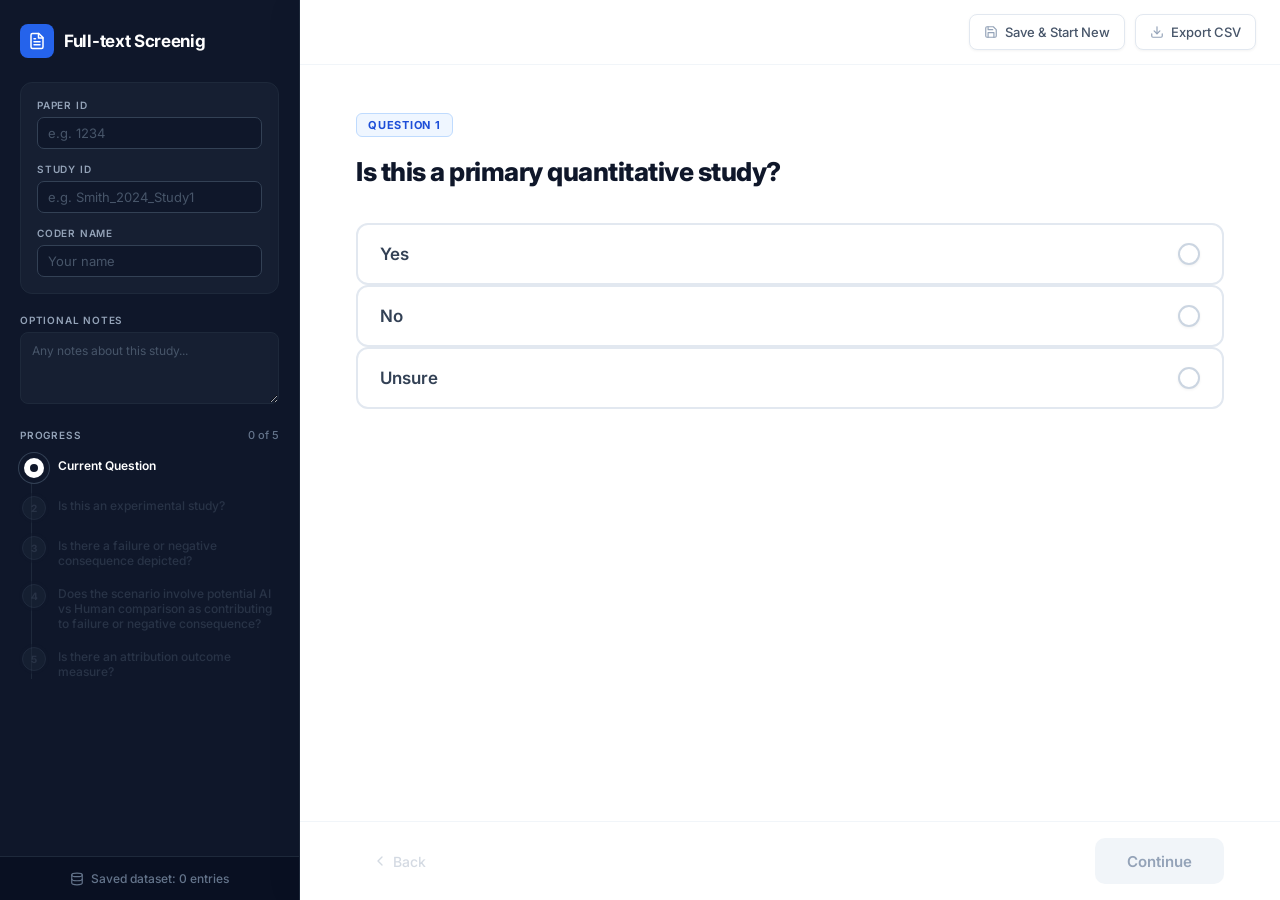
==== commit 4080af93: "Introduce multiple layout variations for the coding tool Add three new layout components (FlippedPan" ====
--- a/index.html
+++ b/index.html
@@ -341,7 +341,7 @@
     }
 
     #questionText {
-      font-size: 32px;
+      font-size: 26px;
       font-weight: 800;
       color: #0f172a;
       line-height: 1.15;
@@ -361,7 +361,7 @@
     }
 
     /* Option cards */
-    .options { display: flex; flex-direction: column; gap: 12px; max-width: 560px; }
+    .options { display: flex; flex-direction: column; gap: 20px; max-width: 560px; }
 
     .option-card {
       display: flex;
@@ -574,7 +574,7 @@
           <line x1="10" x2="8" y1="9" y2="9"/>
         </svg>
       </div>
-      <span class="logo-text">AI Attribution</span>
+      <span class="logo-text">Full-text Screenig</span>
     </div>
 
     <div class="meta-card">
@@ -931,9 +931,22 @@
       return false;
     }
 
-    const record = { ...currentData, paper_id: paperID, study_id: studyID, coder: coderName };
-    if (notes) record.notes = notes;
-    record.timestamp = new Date().toISOString();
+    const record = {
+      paper_id: paperID,
+      study_id: studyID,
+      coder: coderName,
+      primary_quantitative: currentData.primary_quantitative ?? "",
+      experimental: currentData.experimental ?? "",
+      design_type: currentData.design_type ?? "",
+      failure_present: currentData.failure_present ?? "",
+      ai_human_comparison_possible: currentData.ai_human_comparison_possible ?? "",
+      error_type: currentData.error_type ?? "",
+      attribution_measure: currentData.attribution_measure ?? "",
+      DV_name: currentData.DV_name ?? "",
+      ai_human_measures: currentData.ai_human_measures ?? "",
+      timestamp: new Date().toISOString(),
+      notes: notes
+    };
 
     dataset.push(record);
     localStorage.setItem("aiCodingDataset", JSON.stringify(dataset));
@@ -942,12 +955,14 @@
     questionHistory = [];
     current = 0;
     selectedAnswer = null;
+    document.getElementById("paperID").value = "";
+    document.getElementById("studyID").value = "";
+    document.getElementById("coderName").value = "";
     document.getElementById("studyNotes").value = "";
 
     if (autoStartNew) {
       renderQuestion();
     } else {
-      // Show saved confirmation
       const badge = document.getElementById("questionBadge");
       badge.className = "question-badge review";
       badge.textContent = "SAVED";
@@ -969,12 +984,34 @@
 
   function exportCSV() {
     dataset = JSON.parse(localStorage.getItem("aiCodingDataset")) || [];
-    if (dataset.length === 0) { alert("No data to export."); return; }
-
-    const headers = [...new Set(dataset.flatMap(row => Object.keys(row)))];
+    if (dataset.length === 0) {
+      alert("No data to export.");
+      return;
+    }
+
+    const headers = [
+      "paper_id",
+      "study_id",
+      "coder",
+      "primary_quantitative",
+      "experimental",
+      "design_type",
+      "failure_present",
+      "ai_human_comparison_possible",
+      "error_type",
+      "attribution_measure",
+      "DV_name",
+      "ai_human_measures",
+      "timestamp",
+      "notes"
+    ];
+
     let csv = headers.join(",") + "\n";
+
     dataset.forEach(row => {
-      csv += headers.map(h => `"${String(row[h] ?? "").replace(/"/g, '""')}"`).join(",") + "\n";
+      csv += headers
+        .map(h => `"${String(row[h] ?? "").replace(/"/g, '""')}"`)
+        .join(",") + "\n";
     });
 
     const blob = new Blob([csv], { type: "text/csv;charset=utf-8;" });
